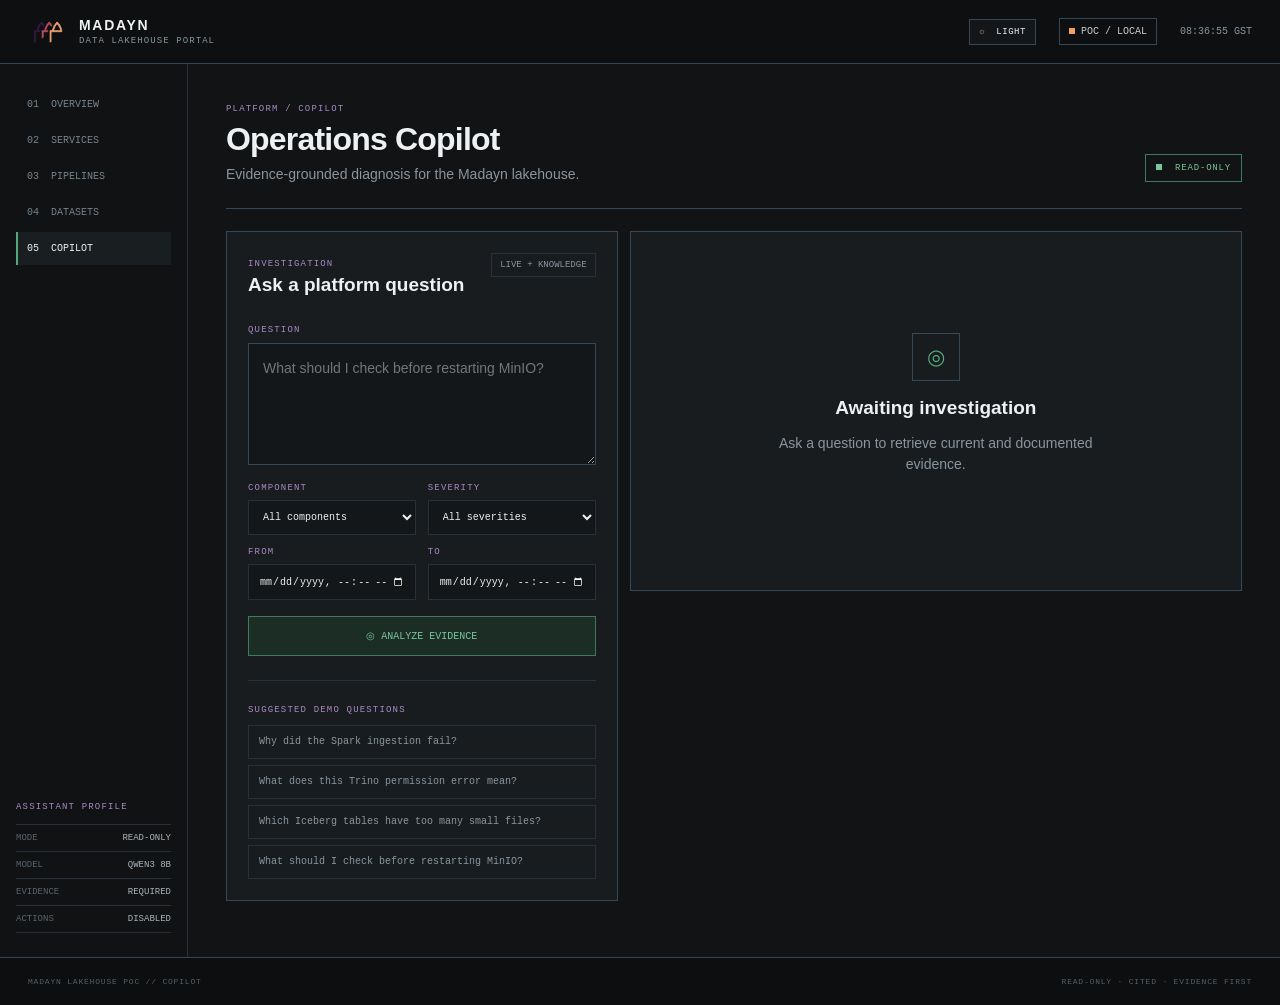
==== platform/portal/src/copilot.html @ eb721fa5 "page for copilot" ====
<!doctype html>
<html lang="en">
<head>
  <meta charset="utf-8">
  <meta name="viewport" content="width=device-width,initial-scale=1">
  <title>Madayn Lakehouse // Copilot</title>
  <link rel="stylesheet" href="styles.css">
</head>
<body>
  <header>
    <a class="brand" href="index.html"><img src="madayn-logo.png" alt="Madayn logo"><span>MADAYN<small>DATA LAKEHOUSE PORTAL</small></span></a>
    <div class="head-meta"><button id="theme-toggle" class="theme-toggle" type="button" aria-label="Switch to light mode" aria-pressed="false"><span>☼</span> LIGHT</button><span class="env"><i></i> POC / LOCAL</span><time id="clock">--:--:-- GST</time></div>
  </header>
  <div class="shell">
    <aside>
      <nav><a href="index.html#overview">01&nbsp; OVERVIEW</a><a href="index.html#services">02&nbsp; SERVICES</a><a href="index.html#pipelines">03&nbsp; PIPELINES</a><a href="index.html#datasets">04&nbsp; DATASETS</a><a class="selected" href="copilot.html">05&nbsp; COPILOT</a></nav>
      <section><label>ASSISTANT PROFILE</label><dl><div><dt>MODE</dt><dd>READ-ONLY</dd></div><div><dt>MODEL</dt><dd>QWEN3 8B</dd></div><div><dt>EVIDENCE</dt><dd>REQUIRED</dd></div><div><dt>ACTIONS</dt><dd>DISABLED</dd></div></dl></section>
    </aside>
    <main class="copilot-main">
      <section class="page-head"><div><label>PLATFORM / COPILOT</label><h1>Operations Copilot</h1><p>Evidence-grounded diagnosis for the Madayn lakehouse.</p></div><span class="readonly-badge"><i></i> READ-ONLY</span></section>

      <section class="copilot-layout">
        <div class="copilot-query panel">
          <div class="panel-title"><div><label>INVESTIGATION</label><h2>Ask a platform question</h2></div><code>LIVE + KNOWLEDGE</code></div>
          <form id="copilot-form">
            <label for="question">QUESTION</label>
            <textarea id="question" name="question" maxlength="1000" required placeholder="What should I check before restarting MinIO?"></textarea>

            <div class="filter-grid">
              <div><label for="component">COMPONENT</label><select id="component"><option value="">All components</option><option value="airflow">Airflow</option><option value="spark">Spark</option><option value="trino">Trino</option><option value="iceberg">Iceberg</option><option value="minio">MinIO</option></select></div>
              <div><label for="severity">SEVERITY</label><select id="severity"><option value="">All severities</option><option value="info">Info</option><option value="warning">Warning</option><option value="error">Error</option><option value="critical">Critical</option></select></div>
              <div><label for="from-time">FROM</label><input id="from-time" type="datetime-local"></div>
              <div><label for="to-time">TO</label><input id="to-time" type="datetime-local"></div>
            </div>

            <button class="ask-button" type="submit"><span>◎</span> ANALYZE EVIDENCE</button>
          </form>

          <div class="suggestions"><label>SUGGESTED DEMO QUESTIONS</label><div id="suggested-questions"><button type="button" data-component="spark">Why did the Spark ingestion fail?</button><button type="button" data-component="trino">What does this Trino permission error mean?</button><button type="button" data-component="iceberg">Which Iceberg tables have too many small files?</button><button type="button" data-component="minio">What should I check before restarting MinIO?</button></div></div>
        </div>

        <div id="result-column" class="result-column" aria-live="polite">
          <section class="answer-panel panel empty-state" id="answer-panel"><div><span class="empty-icon">◎</span><h2>Awaiting investigation</h2><p>Ask a question to retrieve current and documented evidence.</p></div></section>
          <section class="evidence-panel panel" id="evidence-panel" hidden><div class="panel-title"><div><label>AUDIT TRAIL</label><h2>Supporting Evidence</h2></div><code id="evidence-count">00 SOURCES</code></div><div id="evidence-list"></div></section>
        </div>
      </section>
    </main>
  </div>
  <div class="site-footer"><span>MADAYN LAKEHOUSE POC // COPILOT</span><span>READ-ONLY · CITED · EVIDENCE FIRST</span></div>
  <script src="copilot.js"></script>
</body>
</html>
---- platform/portal/src/styles.css ----
:root{--bg:#121315;--panel:#191c1f;--panel2:#141719;--line:#344957;--soft:#283139;--text:#edf1f3;--muted:#8a969d;--green:#32d583;--amber:#f4b740;--blue:#6f9fbe;--red:#ef6a6a;--sans:"Helvetica Neue",Helvetica,Arial,sans-serif;--mono:"SFMono-Regular",Consolas,"Liberation Mono",Menlo,monospace}*{box-sizing:border-box}html{scroll-behavior:smooth}body{margin:0;background:var(--bg);color:var(--text);font:14px var(--sans)}header{height:64px;padding:0 28px;display:flex;align-items:center;justify-content:space-between;background:#0d0f10;border-bottom:1px solid var(--line)}.brand{display:flex;align-items:center;gap:11px;color:var(--text);text-decoration:none;letter-spacing:.12em}.brand>b{width:34px;height:34px;display:grid;place-items:center;background:var(--green);color:#07140d;font:900 18px var(--mono)}.brand span{font-weight:700}.brand small{display:block;margin-top:3px;color:var(--muted);font:9px var(--mono);letter-spacing:.12em}.head-meta{display:flex;align-items:center;gap:23px;color:var(--muted);font:10px var(--mono)}.env{padding:7px 9px;border:1px solid var(--line);color:#c6cdd1}.env i{display:inline-block;width:6px;height:6px;background:var(--amber)}.shell{max-width:1600px;min-height:calc(100vh - 112px);margin:auto;display:grid;grid-template-columns:188px 1fr}aside{padding:24px 16px;display:flex;flex-direction:column;justify-content:space-between;background:#101214;border-right:1px solid var(--soft)}aside nav{display:grid;gap:3px}aside nav a{padding:11px 9px;color:#77858d;border-left:2px solid transparent;text-decoration:none;font:10px var(--mono)}aside nav a:hover,aside nav .selected{background:#191e21;border-left-color:var(--green);color:var(--text)}aside label,label{color:var(--blue);font:9px var(--mono);letter-spacing:.13em}aside dl{margin:12px 0 0;border-top:1px solid var(--soft)}aside dl div{padding:8px 0;display:flex;justify-content:space-between;border-bottom:1px solid var(--soft);font:9px var(--mono)}aside dt{color:#58656d}aside dd{margin:0;color:#abb5ba}main{min-width:0;padding:34px 38px 56px}.page-head{padding-bottom:26px;display:flex;align-items:end;justify-content:space-between;border-bottom:1px solid var(--line)}h1{margin:7px 0 0;font-size:32px;letter-spacing:-.025em}.page-head p{margin:8px 0 0;color:var(--muted)}button{padding:10px 14px;background:#1b2422;border:1px solid #39705d;color:var(--green);font:10px var(--mono);cursor:pointer}.metrics{display:grid;grid-template-columns:repeat(4,1fr);border:1px solid var(--line);border-top:0}.metrics>div{padding:16px 19px;border-right:1px solid var(--line)}.metrics>div:last-child{border:0}.metrics label,.metrics small{display:block}.metrics strong{display:inline-block;margin:8px 8px 0 0;font:600 21px var(--mono)}.metrics small{display:inline;color:var(--muted);font:9px var(--mono)}.section-head{margin:37px 0 13px;display:flex;align-items:end;justify-content:space-between}.section-head h2,.panel h2{margin:5px 0 0;font-size:19px}.section-head>span{color:var(--muted);font:9px var(--mono)}.section-head>span i{display:inline-block;width:6px;height:6px;margin-right:6px;background:var(--green)}.services{display:grid;grid-template-columns:repeat(2,minmax(0,1fr));gap:10px}.services>article{min-height:239px;display:grid;grid-template-columns:31px 1fr;background:var(--panel);border:1px solid var(--line)}.services>article:hover{border-color:#587286;background:#1b1f22}.rail{padding:11px 0;display:flex;flex-direction:column;align-items:center;background:var(--panel2);border-right:1px solid var(--soft);color:#596770;font:9px var(--mono)}.rail i{width:5px;height:5px;margin-top:9px;border:1px solid #52616a}.rail i:first-of-type{margin-top:auto;background:#40515c}.body{min-width:0;padding:18px 19px 14px}.title{display:flex;justify-content:space-between;align-items:start;gap:10px}.title h3{margin:5px 0 0;font-size:20px}.status{flex:none;padding:6px 8px;border:1px solid var(--line);color:var(--muted);font:9px var(--mono);text-transform:uppercase}.status i{display:inline-block;width:6px;height:6px;margin-right:5px;background:currentColor}.status.active{color:var(--green);border-color:#285b45;background:#173328}.status.checking,.status.secured{color:var(--amber);border-color:#645027;background:#332817}.status.offline{color:var(--red);border-color:#633838;background:#342020}.body>p{min-height:38px;margin:14px 0;color:#99a4aa;font-size:12px;line-height:1.55}.endpoint{padding:9px 0;display:flex;gap:13px;border-block:1px solid var(--soft);overflow:hidden}.endpoint label{flex:none;color:#5f6c74}.endpoint code{overflow:hidden;color:#bec7cc;font:10px var(--mono);text-overflow:ellipsis;white-space:nowrap}.body footer{padding-top:14px;display:flex;align-items:center;justify-content:space-between}.body footer>span,.body footer em{color:#65727a;font:9px var(--mono);font-style:normal}.body footer a,.outline{padding:8px 10px;background:var(--green);color:#07150e;text-decoration:none;font:700 10px var(--mono);text-transform:uppercase;cursor:pointer}.body footer a:hover{background:#5ae49f}.lower{margin-top:32px;display:grid;grid-template-columns:1fr 1fr;gap:10px}.panel{padding:21px;background:var(--panel);border:1px solid var(--line)}.panel-title{display:flex;align-items:start;justify-content:space-between}.panel-title>code{padding:6px 8px;border:1px solid var(--soft);color:var(--muted);font:9px var(--mono)}.pipeline{margin-top:21px;padding:12px;display:flex;align-items:center;gap:11px;background:var(--panel2);border-left:2px solid var(--green)}.pipeline>i{width:7px;height:7px;background:var(--green)}.pipeline b,.pipeline small{display:block}.pipeline b{font:10px var(--mono)}.pipeline small{margin-top:4px;color:var(--muted);font-size:10px}.panel ol{padding:18px 0;margin:0;display:grid;grid-template-columns:repeat(3,1fr);list-style:none}.panel li{color:#c0c8cc;font:9px var(--mono)}.panel li>b{margin-right:7px;color:var(--green)}.panel li small{display:block;margin:5px 0 0 25px;color:var(--muted);font-family:var(--sans)}.outline{display:inline-block;background:transparent;border:1px solid #39705d;color:var(--green)}.row{padding:12px 2px;display:grid;grid-template-columns:minmax(0,1fr) 85px 50px;gap:9px;border-bottom:1px solid var(--soft);font:9px var(--mono)}.row.headings{margin-top:12px;color:#5c6870;font-size:8px}.row code{overflow:hidden;color:#c3cbd0;font:10px var(--mono);text-overflow:ellipsis}.row b{color:var(--green);font-weight:500}.site-footer{height:48px;padding:0 28px;display:flex;align-items:center;justify-content:space-between;background:#0c0e0f;border-top:1px solid var(--line);color:#536169;font:8px var(--mono);letter-spacing:.1em}@media(max-width:1000px){.shell{grid-template-columns:1fr}aside{display:none}.services,.lower{grid-template-columns:1fr}main{padding:28px 24px 50px}}@media(max-width:620px){header{padding:0 15px}.head-meta time{display:none}main{padding:24px 13px 40px}.page-head{display:block}.page-head button{margin-top:20px}.metrics{grid-template-columns:repeat(2,1fr)}.metrics>div:nth-child(2){border-right:0}.services>article{grid-template-columns:23px 1fr}.body{padding:15px 12px}.title{display:block}.status{display:inline-block;margin-top:9px}.lower{margin-top:20px}.panel ol{grid-template-columns:1fr;gap:14px}.site-footer{height:auto;padding:17px;display:grid;gap:7px}}
.theme-toggle{padding:7px 9px;background:var(--panel2);border:1px solid var(--line);color:var(--text);font:9px var(--mono);letter-spacing:.06em}.theme-toggle:hover{background:var(--soft)}.theme-toggle span{margin-right:5px;color:var(--amber)}
:root[data-theme="light"]{--bg:#e9edf0;--panel:#fff;--panel2:#f3f5f6;--line:#8ba0ad;--soft:#cbd4d9;--text:#172027;--muted:#566670;--green:#087a4d;--amber:#9a6200;--blue:#326b91;--red:#b4232d;color-scheme:light}:root[data-theme="dark"]{color-scheme:dark}
:root[data-theme="light"] header{background:#f8fafb}:root[data-theme="light"] aside{background:#e1e6e9}:root[data-theme="light"] .site-footer{background:#d9e0e4;color:#52636d}:root[data-theme="light"] aside nav a:hover,:root[data-theme="light"] aside nav .selected{background:#d3dce1}:root[data-theme="light"] .status.active{background:#d8eee3;border-color:#087a4d}:root[data-theme="light"] .status.checking,:root[data-theme="light"] .status.secured{background:#f7e9ca;border-color:#9a6200}:root[data-theme="light"] .status.offline{background:#f5dddd;border-color:#b4232d}:root[data-theme="light"] .body footer a{color:#fff}:root[data-theme="light"] .brand>b{color:#fff}:root[data-theme="light"] .env{color:var(--text)}
:root[data-theme="light"] .services>article:hover{background:#f4f7f8;border-color:#52758c}
:root[data-theme="light"] .services>article:hover .rail{background:#e8edef}
:root[data-theme="light"] .rail{background:#f3f5f6;color:#536773}
:root[data-theme="light"] .rail i{border-color:#6d818d}
:root[data-theme="light"] .rail i:first-of-type{background:#587180}
:root[data-theme="light"] .body>p{color:#5e6d76}
:root[data-theme="light"] .endpoint code{color:#384b56}
:root[data-theme="light"] .body footer>span,:root[data-theme="light"] .body footer em{color:#536773}
:root[data-theme="light"] button:not(.theme-toggle){background:#e1eee8;color:#086c46;border-color:#087a4d}
:root[data-theme="light"] button:not(.theme-toggle):hover{background:#cde4d8}
:root[data-theme="light"] .theme-toggle{background:#fff}
:root[data-theme="light"] .theme-toggle:hover{background:#e4eaed}
:root[data-theme="light"] aside nav a{color:#566a75}
:root[data-theme="light"] .pipeline{background:#f3f5f6}
:root[data-theme="light"] .pipeline b,:root[data-theme="light"] .row code{color:#243640}
:root[data-theme="light"] .outline{background:transparent;color:#087a4d}

/* Madayn brand system: aubergine, rose, and apricot from the official mark. */
:root{--green:#55a77d;--amber:#efa165;--blue:#a98ac5}
:root[data-theme="light"]{--green:#287a55;--amber:#b85f2f;--blue:#5a3778}
.brand img{width:40px;height:40px;display:block;object-fit:contain}
.brand>b{display:none}
.env i{background:var(--amber)}
.theme-toggle span{color:var(--amber)}
aside nav a:hover,aside nav .selected{border-left-color:var(--green)}
.section-head>span i,.pipeline>i{background:var(--green)}
.pipeline{border-left-color:var(--green)}
.body footer a{background:var(--green);color:#fff}
.body footer a:hover{background:#68b68d}
.outline{border-color:var(--green);color:var(--green)}
.status.active{color:#77c69c;background:#1b3027;border-color:#3f795e}
.status.checking,.status.secured{color:#f3ae7d;background:#38261e;border-color:#925b38}
button:not(.theme-toggle){background:#1c2d26;color:#77c69c;border-color:#3f795e}
button:not(.theme-toggle):hover{background:#253c32}
:root[data-theme="light"] .status.active{color:#246b4b;background:#dcece4;border-color:#3d8462}
:root[data-theme="light"] .status.checking,:root[data-theme="light"] .status.secured{color:#93491f;background:#fae3d3;border-color:#c66c38}
:root[data-theme="light"] button:not(.theme-toggle){background:#deebe4;color:#246b4b;border-color:#3d8462}
:root[data-theme="light"] button:not(.theme-toggle):hover{background:#cce1d5}
:root[data-theme="light"] .outline{background:transparent;color:#246b4b;border-color:#3d8462}

/* Operations Copilot */
.readonly-badge{padding:8px 10px;border:1px solid #3f795e;color:#77c69c;font:9px var(--mono);letter-spacing:.09em}.readonly-badge i{display:inline-block;width:6px;height:6px;margin-right:7px;background:currentColor}.copilot-layout{margin-top:22px;display:grid;grid-template-columns:minmax(330px,.78fr) minmax(420px,1.22fr);gap:12px;align-items:start}.copilot-query{position:sticky;top:18px}.copilot-query form{margin-top:23px}.copilot-query textarea{width:100%;min-height:122px;margin:8px 0 15px;padding:14px;resize:vertical;background:var(--panel2);border:1px solid var(--line);color:var(--text);font:14px/1.55 var(--sans);outline:none}.copilot-query textarea:focus,.copilot-query select:focus,.copilot-query input:focus{border-color:var(--green);box-shadow:0 0 0 1px var(--green)}.filter-grid{display:grid;grid-template-columns:1fr 1fr;gap:12px}.filter-grid>div{display:grid;gap:7px}.filter-grid select,.filter-grid input{width:100%;min-width:0;padding:10px;background:var(--panel2);border:1px solid var(--soft);color:var(--text);font:10px var(--mono);color-scheme:dark}.ask-button{width:100%;margin-top:16px;padding:13px}.ask-button:disabled{opacity:.55;cursor:wait}.suggestions{margin-top:24px;padding-top:18px;border-top:1px solid var(--soft)}#suggested-questions{margin-top:10px;display:grid;gap:6px}#suggested-questions button{padding:9px 10px;text-align:left;background:transparent;border-color:var(--soft);color:var(--muted);font:10px/1.4 var(--mono)}#suggested-questions button:hover{border-color:var(--green);color:var(--text)}.result-column{display:grid;gap:12px}.answer-panel{min-height:360px}.empty-state,.loading-state{display:grid;place-items:center;text-align:center}.empty-state>div,.loading-state>div{max-width:350px}.empty-icon{display:inline-grid;width:48px;height:48px;place-items:center;border:1px solid var(--line);color:var(--green);font-size:21px}.empty-state h2,.loading-state h2{margin:16px 0 7px}.empty-state p,.loading-state p,.error-help{color:var(--muted);line-height:1.5}.loader{display:inline-block;width:34px;height:34px;border:2px solid var(--soft);border-top-color:var(--green);border-radius:50%;animation:spin .8s linear infinite}@keyframes spin{to{transform:rotate(360deg)}}.answer-meta{margin-bottom:25px;display:flex;justify-content:space-between;gap:10px}.classification,.confidence{padding:6px 8px;border:1px solid var(--line);font:9px var(--mono);text-transform:uppercase}.classification{color:var(--blue)}.confidence i{display:inline-block;width:6px;height:6px;margin-right:6px;background:currentColor}.confidence.high{color:var(--green)}.confidence.medium{color:var(--amber)}.confidence.low{color:var(--red)}.answer-copy{margin-top:9px;color:var(--text);font-size:17px;line-height:1.6;white-space:pre-line}.answer-section{margin-top:24px;padding-top:18px;border-top:1px solid var(--soft)}.answer-section ul,.answer-section ol{margin:10px 0 0;padding-left:20px;color:#b7c0c5;line-height:1.6}.checks{padding:0!important;list-style:none}.checks li{padding:9px 0;display:flex;align-items:start;justify-content:space-between;gap:14px;border-bottom:1px solid var(--soft)}.copy-check{flex:none;padding:5px 7px;font-size:8px}.evidence-warning{margin-bottom:22px;padding:12px;border:1px solid #633838;background:#342020;color:var(--red)}.evidence-warning b,.evidence-warning span{display:block}.evidence-warning b{font:10px var(--mono)}.evidence-warning span{margin-top:6px;color:#d9a3a3;font-size:11px}.citation{border-bottom:1px solid var(--soft)}.citation:first-of-type{margin-top:14px;border-top:1px solid var(--soft)}.citation summary{padding:14px 2px;display:flex;align-items:center;justify-content:space-between;gap:15px;cursor:pointer;list-style:none}.citation summary::-webkit-details-marker{display:none}.citation summary>span{display:flex;align-items:center;gap:12px}.citation summary b{color:var(--green);font:10px var(--mono)}.citation summary strong,.citation summary small{display:block}.citation summary strong{font-size:12px}.citation summary small{margin-top:5px;color:var(--muted);font:9px var(--mono);text-transform:uppercase}.citation summary em{color:var(--muted);font:8px var(--mono);font-style:normal}.citation[open] summary em{color:var(--green)}.citation-body{padding:4px 14px 18px 32px}.citation-body blockquote{max-height:230px;margin:8px 0 16px;padding:12px;overflow:auto;background:var(--panel2);border-left:2px solid var(--blue);color:#aeb9bf;font:10px/1.65 var(--mono);white-space:pre-wrap}.citation-body code{display:block;margin-top:7px;padding:9px;background:var(--panel2);color:var(--blue);font:9px var(--mono);overflow-wrap:anywhere}:root[data-theme="light"] .filter-grid select,:root[data-theme="light"] .filter-grid input{color-scheme:light}:root[data-theme="light"] .answer-section ul,:root[data-theme="light"] .answer-section ol{color:#40515b}:root[data-theme="light"] .evidence-warning{background:#f5dddd;color:#a91d28}:root[data-theme="light"] .evidence-warning span{color:#7e3036}:root[data-theme="light"] .citation-body blockquote{color:#40515b}
@media(max-width:1100px){.copilot-layout{grid-template-columns:1fr}.copilot-query{position:static}}@media(max-width:620px){.filter-grid{grid-template-columns:1fr}.answer-meta{align-items:flex-start;flex-direction:column}.readonly-badge{display:none}.citation summary em{display:none}.citation-body{padding-left:12px}}
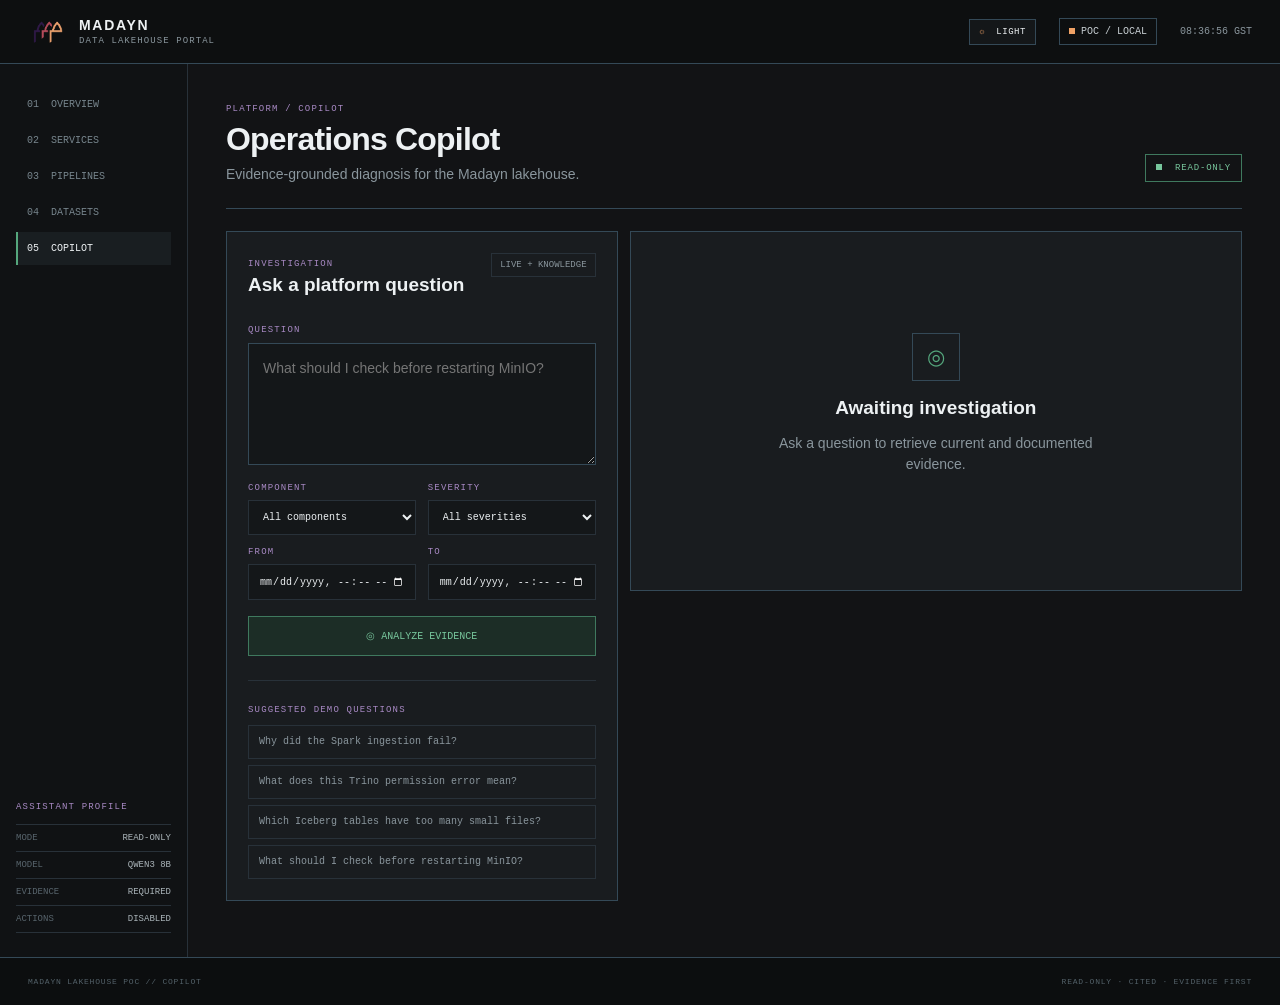
==== commit 2c613ae8: "evaluation ser with 25 qs, eval runner which calculates Recall@5, mean reciprocal rank, classificati" ====
--- a/platform/portal/src/copilot.html
+++ b/platform/portal/src/copilot.html
@@ -27,7 +27,7 @@
             <textarea id="question" name="question" maxlength="1000" required placeholder="What should I check before restarting MinIO?"></textarea>
 
             <div class="filter-grid">
-              <div><label for="component">COMPONENT</label><select id="component"><option value="">All components</option><option value="airflow">Airflow</option><option value="spark">Spark</option><option value="trino">Trino</option><option value="iceberg">Iceberg</option><option value="minio">MinIO</option></select></div>
+              <div><label for="component">COMPONENT</label><select id="component"><option value="">All components</option><option value="airflow">Airflow</option><option value="spark">Spark</option><option value="trino">Trino</option><option value="iceberg">Iceberg</option><option value="minio">MinIO</option><option value="nifi">NiFi</option></select></div>
               <div><label for="severity">SEVERITY</label><select id="severity"><option value="">All severities</option><option value="info">Info</option><option value="warning">Warning</option><option value="error">Error</option><option value="critical">Critical</option></select></div>
               <div><label for="from-time">FROM</label><input id="from-time" type="datetime-local"></div>
               <div><label for="to-time">TO</label><input id="to-time" type="datetime-local"></div>
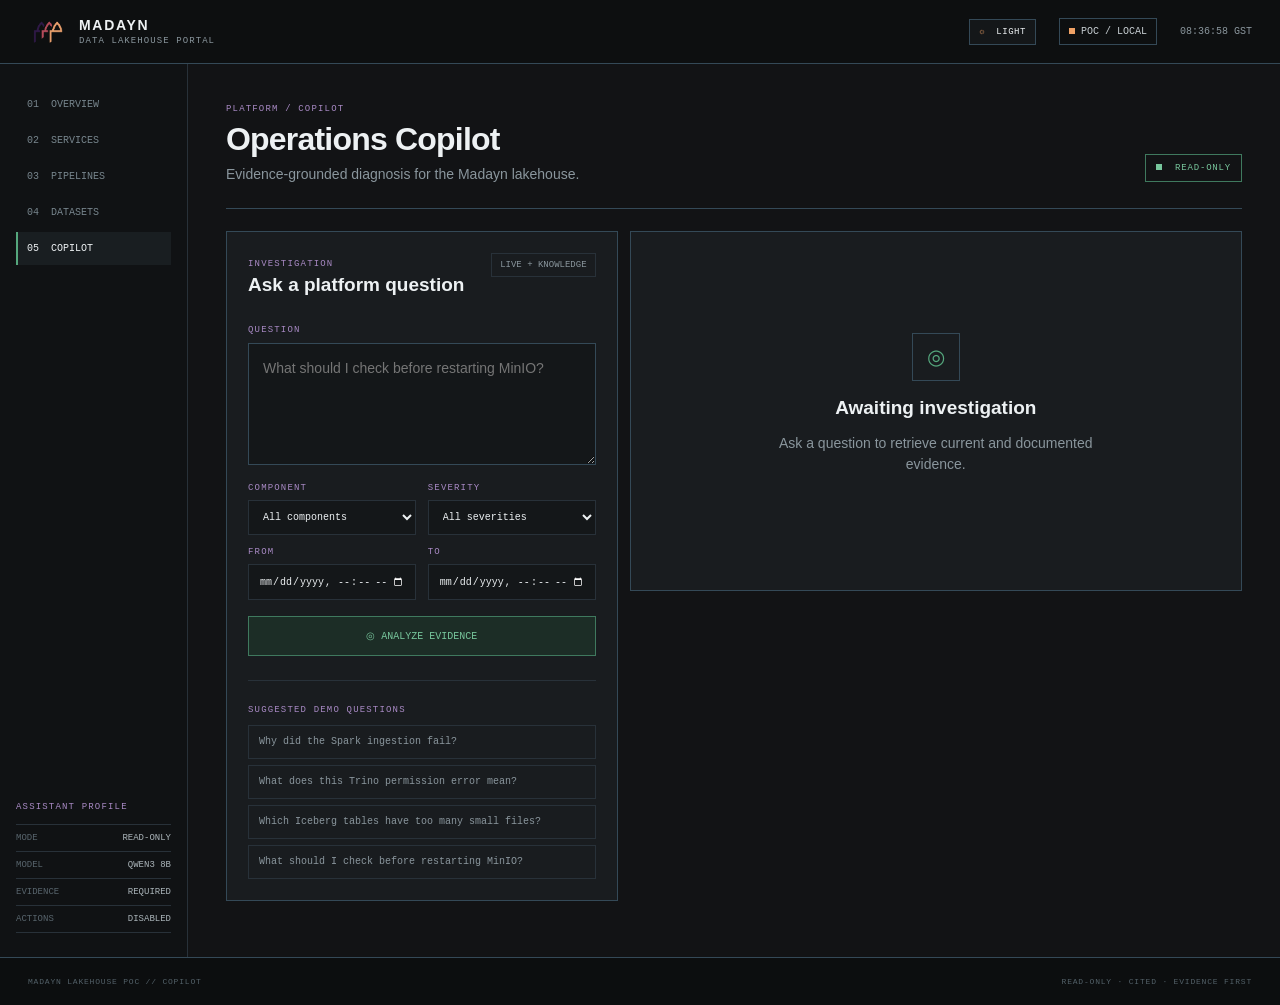
==== commit e52ccc43: "portal code" ====
--- a/platform/portal/src/copilot.html
+++ b/platform/portal/src/copilot.html
@@ -1,52 +1,173 @@
 <!doctype html>
 <html lang="en">
-<head>
-  <meta charset="utf-8">
-  <meta name="viewport" content="width=device-width,initial-scale=1">
-  <title>Madayn Lakehouse // Copilot</title>
-  <link rel="stylesheet" href="styles.css">
-</head>
-<body>
-  <header>
-    <a class="brand" href="index.html"><img src="madayn-logo.png" alt="Madayn logo"><span>MADAYN<small>DATA LAKEHOUSE PORTAL</small></span></a>
-    <div class="head-meta"><button id="theme-toggle" class="theme-toggle" type="button" aria-label="Switch to light mode" aria-pressed="false"><span>☼</span> LIGHT</button><span class="env"><i></i> POC / LOCAL</span><time id="clock">--:--:-- GST</time></div>
-  </header>
-  <div class="shell">
-    <aside>
-      <nav><a href="index.html#overview">01&nbsp; OVERVIEW</a><a href="index.html#services">02&nbsp; SERVICES</a><a href="index.html#pipelines">03&nbsp; PIPELINES</a><a href="index.html#datasets">04&nbsp; DATASETS</a><a class="selected" href="copilot.html">05&nbsp; COPILOT</a></nav>
-      <section><label>ASSISTANT PROFILE</label><dl><div><dt>MODE</dt><dd>READ-ONLY</dd></div><div><dt>MODEL</dt><dd>QWEN3 8B</dd></div><div><dt>EVIDENCE</dt><dd>REQUIRED</dd></div><div><dt>ACTIONS</dt><dd>DISABLED</dd></div></dl></section>
-    </aside>
-    <main class="copilot-main">
-      <section class="page-head"><div><label>PLATFORM / COPILOT</label><h1>Operations Copilot</h1><p>Evidence-grounded diagnosis for the Madayn lakehouse.</p></div><span class="readonly-badge"><i></i> READ-ONLY</span></section>
+  <head>
+    <meta charset="utf-8" />
+    <meta name="viewport" content="width=device-width,initial-scale=1" />
+    <title>Madayn Lakehouse // Copilot</title>
+    <link rel="stylesheet" href="styles.css" />
+  </head>
+  <body>
+    <header>
+      <a class="brand" href="index.html"
+        ><img src="madayn-logo.png" alt="Madayn logo" /><span
+          >MADAYN<small>DATA LAKEHOUSE PORTAL</small></span
+        ></a
+      >
+      <div class="head-meta">
+        <button
+          id="theme-toggle"
+          class="theme-toggle"
+          type="button"
+          aria-label="Switch to light mode"
+          aria-pressed="false"
+        >
+          <span>☼</span> LIGHT</button
+        ><span class="env"><i></i> POC / LOCAL</span
+        ><time id="clock">--:--:-- GST</time>
+      </div>
+    </header>
+    <div class="shell">
+      <aside>
+        <nav>
+          <a href="index.html#overview">01&nbsp; OVERVIEW</a
+          ><a href="index.html#services">02&nbsp; SERVICES</a
+          ><a href="index.html#pipelines">03&nbsp; PIPELINES</a
+          ><a href="index.html#datasets">04&nbsp; DATASETS</a
+          ><a class="selected" href="copilot.html">05&nbsp; COPILOT</a>
+        </nav>
+        <section>
+          <label>ASSISTANT PROFILE</label>
+          <dl>
+            <div>
+              <dt>MODE</dt>
+              <dd>READ-ONLY</dd>
+            </div>
+            <div>
+              <dt>MODEL</dt>
+              <dd>QWEN3 8B</dd>
+            </div>
+            <div>
+              <dt>EVIDENCE</dt>
+              <dd>REQUIRED</dd>
+            </div>
+            <div>
+              <dt>ACTIONS</dt>
+              <dd>DISABLED</dd>
+            </div>
+          </dl>
+        </section>
+      </aside>
+      <main class="copilot-main">
+        <section class="page-head">
+          <div>
+            <label>PLATFORM / COPILOT</label>
+            <h1>Operations Copilot</h1>
+            <p>Evidence-grounded diagnosis for the Madayn lakehouse.</p>
+          </div>
+          <span class="readonly-badge"><i></i> READ-ONLY</span>
+        </section>
 
-      <section class="copilot-layout">
-        <div class="copilot-query panel">
-          <div class="panel-title"><div><label>INVESTIGATION</label><h2>Ask a platform question</h2></div><code>LIVE + KNOWLEDGE</code></div>
-          <form id="copilot-form">
-            <label for="question">QUESTION</label>
-            <textarea id="question" name="question" maxlength="1000" required placeholder="What should I check before restarting MinIO?"></textarea>
+        <section class="copilot-layout">
+          <div class="copilot-query panel">
+            <div class="panel-title">
+              <div>
+                <label>INVESTIGATION</label>
+                <h2>Ask a platform question</h2>
+              </div>
+              <code>LIVE + KNOWLEDGE</code>
+            </div>
+            <form id="copilot-form">
+              <label for="question">QUESTION</label>
+              <textarea
+                id="question"
+                name="question"
+                maxlength="1000"
+                required
+                placeholder="What should I check before restarting MinIO?"
+              ></textarea>
 
-            <div class="filter-grid">
-              <div><label for="component">COMPONENT</label><select id="component"><option value="">All components</option><option value="airflow">Airflow</option><option value="spark">Spark</option><option value="trino">Trino</option><option value="iceberg">Iceberg</option><option value="minio">MinIO</option><option value="nifi">NiFi</option></select></div>
-              <div><label for="severity">SEVERITY</label><select id="severity"><option value="">All severities</option><option value="info">Info</option><option value="warning">Warning</option><option value="error">Error</option><option value="critical">Critical</option></select></div>
-              <div><label for="from-time">FROM</label><input id="from-time" type="datetime-local"></div>
-              <div><label for="to-time">TO</label><input id="to-time" type="datetime-local"></div>
+              <div class="filter-grid">
+                <div>
+                  <label for="component">COMPONENT</label
+                  ><select id="component">
+                    <option value="">All components</option>
+                    <option value="airflow">Airflow</option>
+                    <option value="spark">Spark</option>
+                    <option value="trino">Trino</option>
+                    <option value="iceberg">Iceberg</option>
+                    <option value="minio">MinIO</option>
+                    <option value="nifi">NiFi</option>
+                  </select>
+                </div>
+                <div>
+                  <label for="severity">SEVERITY</label
+                  ><select id="severity">
+                    <option value="">All severities</option>
+                    <option value="info">Info</option>
+                    <option value="warning">Warning</option>
+                    <option value="error">Error</option>
+                    <option value="critical">Critical</option>
+                  </select>
+                </div>
+                <div>
+                  <label for="from-time">FROM</label
+                  ><input id="from-time" type="datetime-local" />
+                </div>
+                <div>
+                  <label for="to-time">TO</label
+                  ><input id="to-time" type="datetime-local" />
+                </div>
+              </div>
+
+              <button class="ask-button" type="submit">
+                <span>◎</span> ANALYZE EVIDENCE
+              </button>
+            </form>
+
+            <div class="suggestions">
+              <label>SUGGESTED DEMO QUESTIONS</label>
+              <div id="suggested-questions">
+                <button type="button" data-component="spark">
+                  Why did the Spark ingestion fail?</button
+                ><button type="button" data-component="trino">
+                  What does this Trino permission error mean?</button
+                ><button type="button" data-component="iceberg">
+                  Which Iceberg tables have too many small files?</button
+                ><button type="button" data-component="minio">
+                  What should I check before restarting MinIO?
+                </button>
+              </div>
             </div>
+          </div>
 
-            <button class="ask-button" type="submit"><span>◎</span> ANALYZE EVIDENCE</button>
-          </form>
-
-          <div class="suggestions"><label>SUGGESTED DEMO QUESTIONS</label><div id="suggested-questions"><button type="button" data-component="spark">Why did the Spark ingestion fail?</button><button type="button" data-component="trino">What does this Trino permission error mean?</button><button type="button" data-component="iceberg">Which Iceberg tables have too many small files?</button><button type="button" data-component="minio">What should I check before restarting MinIO?</button></div></div>
-        </div>
-
-        <div id="result-column" class="result-column" aria-live="polite">
-          <section class="answer-panel panel empty-state" id="answer-panel"><div><span class="empty-icon">◎</span><h2>Awaiting investigation</h2><p>Ask a question to retrieve current and documented evidence.</p></div></section>
-          <section class="evidence-panel panel" id="evidence-panel" hidden><div class="panel-title"><div><label>AUDIT TRAIL</label><h2>Supporting Evidence</h2></div><code id="evidence-count">00 SOURCES</code></div><div id="evidence-list"></div></section>
-        </div>
-      </section>
-    </main>
-  </div>
-  <div class="site-footer"><span>MADAYN LAKEHOUSE POC // COPILOT</span><span>READ-ONLY · CITED · EVIDENCE FIRST</span></div>
-  <script src="copilot.js"></script>
-</body>
+          <div id="result-column" class="result-column" aria-live="polite">
+            <section class="answer-panel panel empty-state" id="answer-panel">
+              <div>
+                <span class="empty-icon">◎</span>
+                <h2>Awaiting investigation</h2>
+                <p>
+                  Ask a question to retrieve current and documented evidence.
+                </p>
+              </div>
+            </section>
+            <section class="evidence-panel panel" id="evidence-panel" hidden>
+              <div class="panel-title">
+                <div>
+                  <label>AUDIT TRAIL</label>
+                  <h2>Supporting Evidence</h2>
+                </div>
+                <code id="evidence-count">00 SOURCES</code>
+              </div>
+              <div id="evidence-list"></div>
+            </section>
+          </div>
+        </section>
+      </main>
+    </div>
+    <div class="site-footer">
+      <span>MADAYN LAKEHOUSE POC // COPILOT</span
+      ><span>READ-ONLY · CITED · EVIDENCE FIRST</span>
+    </div>
+    <script src="copilot.js"></script>
+  </body>
 </html>
--- a/platform/portal/src/styles.css
+++ b/platform/portal/src/styles.css
@@ -1,47 +1,1086 @@
-:root{--bg:#121315;--panel:#191c1f;--panel2:#141719;--line:#344957;--soft:#283139;--text:#edf1f3;--muted:#8a969d;--green:#32d583;--amber:#f4b740;--blue:#6f9fbe;--red:#ef6a6a;--sans:"Helvetica Neue",Helvetica,Arial,sans-serif;--mono:"SFMono-Regular",Consolas,"Liberation Mono",Menlo,monospace}*{box-sizing:border-box}html{scroll-behavior:smooth}body{margin:0;background:var(--bg);color:var(--text);font:14px var(--sans)}header{height:64px;padding:0 28px;display:flex;align-items:center;justify-content:space-between;background:#0d0f10;border-bottom:1px solid var(--line)}.brand{display:flex;align-items:center;gap:11px;color:var(--text);text-decoration:none;letter-spacing:.12em}.brand>b{width:34px;height:34px;display:grid;place-items:center;background:var(--green);color:#07140d;font:900 18px var(--mono)}.brand span{font-weight:700}.brand small{display:block;margin-top:3px;color:var(--muted);font:9px var(--mono);letter-spacing:.12em}.head-meta{display:flex;align-items:center;gap:23px;color:var(--muted);font:10px var(--mono)}.env{padding:7px 9px;border:1px solid var(--line);color:#c6cdd1}.env i{display:inline-block;width:6px;height:6px;background:var(--amber)}.shell{max-width:1600px;min-height:calc(100vh - 112px);margin:auto;display:grid;grid-template-columns:188px 1fr}aside{padding:24px 16px;display:flex;flex-direction:column;justify-content:space-between;background:#101214;border-right:1px solid var(--soft)}aside nav{display:grid;gap:3px}aside nav a{padding:11px 9px;color:#77858d;border-left:2px solid transparent;text-decoration:none;font:10px var(--mono)}aside nav a:hover,aside nav .selected{background:#191e21;border-left-color:var(--green);color:var(--text)}aside label,label{color:var(--blue);font:9px var(--mono);letter-spacing:.13em}aside dl{margin:12px 0 0;border-top:1px solid var(--soft)}aside dl div{padding:8px 0;display:flex;justify-content:space-between;border-bottom:1px solid var(--soft);font:9px var(--mono)}aside dt{color:#58656d}aside dd{margin:0;color:#abb5ba}main{min-width:0;padding:34px 38px 56px}.page-head{padding-bottom:26px;display:flex;align-items:end;justify-content:space-between;border-bottom:1px solid var(--line)}h1{margin:7px 0 0;font-size:32px;letter-spacing:-.025em}.page-head p{margin:8px 0 0;color:var(--muted)}button{padding:10px 14px;background:#1b2422;border:1px solid #39705d;color:var(--green);font:10px var(--mono);cursor:pointer}.metrics{display:grid;grid-template-columns:repeat(4,1fr);border:1px solid var(--line);border-top:0}.metrics>div{padding:16px 19px;border-right:1px solid var(--line)}.metrics>div:last-child{border:0}.metrics label,.metrics small{display:block}.metrics strong{display:inline-block;margin:8px 8px 0 0;font:600 21px var(--mono)}.metrics small{display:inline;color:var(--muted);font:9px var(--mono)}.section-head{margin:37px 0 13px;display:flex;align-items:end;justify-content:space-between}.section-head h2,.panel h2{margin:5px 0 0;font-size:19px}.section-head>span{color:var(--muted);font:9px var(--mono)}.section-head>span i{display:inline-block;width:6px;height:6px;margin-right:6px;background:var(--green)}.services{display:grid;grid-template-columns:repeat(2,minmax(0,1fr));gap:10px}.services>article{min-height:239px;display:grid;grid-template-columns:31px 1fr;background:var(--panel);border:1px solid var(--line)}.services>article:hover{border-color:#587286;background:#1b1f22}.rail{padding:11px 0;display:flex;flex-direction:column;align-items:center;background:var(--panel2);border-right:1px solid var(--soft);color:#596770;font:9px var(--mono)}.rail i{width:5px;height:5px;margin-top:9px;border:1px solid #52616a}.rail i:first-of-type{margin-top:auto;background:#40515c}.body{min-width:0;padding:18px 19px 14px}.title{display:flex;justify-content:space-between;align-items:start;gap:10px}.title h3{margin:5px 0 0;font-size:20px}.status{flex:none;padding:6px 8px;border:1px solid var(--line);color:var(--muted);font:9px var(--mono);text-transform:uppercase}.status i{display:inline-block;width:6px;height:6px;margin-right:5px;background:currentColor}.status.active{color:var(--green);border-color:#285b45;background:#173328}.status.checking,.status.secured{color:var(--amber);border-color:#645027;background:#332817}.status.offline{color:var(--red);border-color:#633838;background:#342020}.body>p{min-height:38px;margin:14px 0;color:#99a4aa;font-size:12px;line-height:1.55}.endpoint{padding:9px 0;display:flex;gap:13px;border-block:1px solid var(--soft);overflow:hidden}.endpoint label{flex:none;color:#5f6c74}.endpoint code{overflow:hidden;color:#bec7cc;font:10px var(--mono);text-overflow:ellipsis;white-space:nowrap}.body footer{padding-top:14px;display:flex;align-items:center;justify-content:space-between}.body footer>span,.body footer em{color:#65727a;font:9px var(--mono);font-style:normal}.body footer a,.outline{padding:8px 10px;background:var(--green);color:#07150e;text-decoration:none;font:700 10px var(--mono);text-transform:uppercase;cursor:pointer}.body footer a:hover{background:#5ae49f}.lower{margin-top:32px;display:grid;grid-template-columns:1fr 1fr;gap:10px}.panel{padding:21px;background:var(--panel);border:1px solid var(--line)}.panel-title{display:flex;align-items:start;justify-content:space-between}.panel-title>code{padding:6px 8px;border:1px solid var(--soft);color:var(--muted);font:9px var(--mono)}.pipeline{margin-top:21px;padding:12px;display:flex;align-items:center;gap:11px;background:var(--panel2);border-left:2px solid var(--green)}.pipeline>i{width:7px;height:7px;background:var(--green)}.pipeline b,.pipeline small{display:block}.pipeline b{font:10px var(--mono)}.pipeline small{margin-top:4px;color:var(--muted);font-size:10px}.panel ol{padding:18px 0;margin:0;display:grid;grid-template-columns:repeat(3,1fr);list-style:none}.panel li{color:#c0c8cc;font:9px var(--mono)}.panel li>b{margin-right:7px;color:var(--green)}.panel li small{display:block;margin:5px 0 0 25px;color:var(--muted);font-family:var(--sans)}.outline{display:inline-block;background:transparent;border:1px solid #39705d;color:var(--green)}.row{padding:12px 2px;display:grid;grid-template-columns:minmax(0,1fr) 85px 50px;gap:9px;border-bottom:1px solid var(--soft);font:9px var(--mono)}.row.headings{margin-top:12px;color:#5c6870;font-size:8px}.row code{overflow:hidden;color:#c3cbd0;font:10px var(--mono);text-overflow:ellipsis}.row b{color:var(--green);font-weight:500}.site-footer{height:48px;padding:0 28px;display:flex;align-items:center;justify-content:space-between;background:#0c0e0f;border-top:1px solid var(--line);color:#536169;font:8px var(--mono);letter-spacing:.1em}@media(max-width:1000px){.shell{grid-template-columns:1fr}aside{display:none}.services,.lower{grid-template-columns:1fr}main{padding:28px 24px 50px}}@media(max-width:620px){header{padding:0 15px}.head-meta time{display:none}main{padding:24px 13px 40px}.page-head{display:block}.page-head button{margin-top:20px}.metrics{grid-template-columns:repeat(2,1fr)}.metrics>div:nth-child(2){border-right:0}.services>article{grid-template-columns:23px 1fr}.body{padding:15px 12px}.title{display:block}.status{display:inline-block;margin-top:9px}.lower{margin-top:20px}.panel ol{grid-template-columns:1fr;gap:14px}.site-footer{height:auto;padding:17px;display:grid;gap:7px}}
-.theme-toggle{padding:7px 9px;background:var(--panel2);border:1px solid var(--line);color:var(--text);font:9px var(--mono);letter-spacing:.06em}.theme-toggle:hover{background:var(--soft)}.theme-toggle span{margin-right:5px;color:var(--amber)}
-:root[data-theme="light"]{--bg:#e9edf0;--panel:#fff;--panel2:#f3f5f6;--line:#8ba0ad;--soft:#cbd4d9;--text:#172027;--muted:#566670;--green:#087a4d;--amber:#9a6200;--blue:#326b91;--red:#b4232d;color-scheme:light}:root[data-theme="dark"]{color-scheme:dark}
-:root[data-theme="light"] header{background:#f8fafb}:root[data-theme="light"] aside{background:#e1e6e9}:root[data-theme="light"] .site-footer{background:#d9e0e4;color:#52636d}:root[data-theme="light"] aside nav a:hover,:root[data-theme="light"] aside nav .selected{background:#d3dce1}:root[data-theme="light"] .status.active{background:#d8eee3;border-color:#087a4d}:root[data-theme="light"] .status.checking,:root[data-theme="light"] .status.secured{background:#f7e9ca;border-color:#9a6200}:root[data-theme="light"] .status.offline{background:#f5dddd;border-color:#b4232d}:root[data-theme="light"] .body footer a{color:#fff}:root[data-theme="light"] .brand>b{color:#fff}:root[data-theme="light"] .env{color:var(--text)}
-:root[data-theme="light"] .services>article:hover{background:#f4f7f8;border-color:#52758c}
-:root[data-theme="light"] .services>article:hover .rail{background:#e8edef}
-:root[data-theme="light"] .rail{background:#f3f5f6;color:#536773}
-:root[data-theme="light"] .rail i{border-color:#6d818d}
-:root[data-theme="light"] .rail i:first-of-type{background:#587180}
-:root[data-theme="light"] .body>p{color:#5e6d76}
-:root[data-theme="light"] .endpoint code{color:#384b56}
-:root[data-theme="light"] .body footer>span,:root[data-theme="light"] .body footer em{color:#536773}
-:root[data-theme="light"] button:not(.theme-toggle){background:#e1eee8;color:#086c46;border-color:#087a4d}
-:root[data-theme="light"] button:not(.theme-toggle):hover{background:#cde4d8}
-:root[data-theme="light"] .theme-toggle{background:#fff}
-:root[data-theme="light"] .theme-toggle:hover{background:#e4eaed}
-:root[data-theme="light"] aside nav a{color:#566a75}
-:root[data-theme="light"] .pipeline{background:#f3f5f6}
-:root[data-theme="light"] .pipeline b,:root[data-theme="light"] .row code{color:#243640}
-:root[data-theme="light"] .outline{background:transparent;color:#087a4d}
+:root {
+  --bg: #121315;
+  --panel: #191c1f;
+  --panel2: #141719;
+  --line: #344957;
+  --soft: #283139;
+  --text: #edf1f3;
+  --muted: #8a969d;
+  --green: #32d583;
+  --amber: #f4b740;
+  --blue: #6f9fbe;
+  --red: #ef6a6a;
+  --sans: "Helvetica Neue", Helvetica, Arial, sans-serif;
+  --mono: "SFMono-Regular", Consolas, "Liberation Mono", Menlo, monospace;
+}
+* {
+  box-sizing: border-box;
+}
+html {
+  scroll-behavior: smooth;
+}
+body {
+  margin: 0;
+  background: var(--bg);
+  color: var(--text);
+  font: 14px var(--sans);
+}
+header {
+  height: 64px;
+  padding: 0 28px;
+  display: flex;
+  align-items: center;
+  justify-content: space-between;
+  background: #0d0f10;
+  border-bottom: 1px solid var(--line);
+}
+.brand {
+  display: flex;
+  align-items: center;
+  gap: 11px;
+  color: var(--text);
+  text-decoration: none;
+  letter-spacing: 0.12em;
+}
+.brand > b {
+  width: 34px;
+  height: 34px;
+  display: grid;
+  place-items: center;
+  background: var(--green);
+  color: #07140d;
+  font: 900 18px var(--mono);
+}
+.brand span {
+  font-weight: 700;
+}
+.brand small {
+  display: block;
+  margin-top: 3px;
+  color: var(--muted);
+  font: 9px var(--mono);
+  letter-spacing: 0.12em;
+}
+.head-meta {
+  display: flex;
+  align-items: center;
+  gap: 23px;
+  color: var(--muted);
+  font: 10px var(--mono);
+}
+.env {
+  padding: 7px 9px;
+  border: 1px solid var(--line);
+  color: #c6cdd1;
+}
+.env i {
+  display: inline-block;
+  width: 6px;
+  height: 6px;
+  background: var(--amber);
+}
+.shell {
+  max-width: 1600px;
+  min-height: calc(100vh - 112px);
+  margin: auto;
+  display: grid;
+  grid-template-columns: 188px 1fr;
+}
+aside {
+  padding: 24px 16px;
+  display: flex;
+  flex-direction: column;
+  justify-content: space-between;
+  background: #101214;
+  border-right: 1px solid var(--soft);
+}
+aside nav {
+  display: grid;
+  gap: 3px;
+}
+aside nav a {
+  padding: 11px 9px;
+  color: #77858d;
+  border-left: 2px solid transparent;
+  text-decoration: none;
+  font: 10px var(--mono);
+}
+aside nav a:hover,
+aside nav .selected {
+  background: #191e21;
+  border-left-color: var(--green);
+  color: var(--text);
+}
+aside label,
+label {
+  color: var(--blue);
+  font: 9px var(--mono);
+  letter-spacing: 0.13em;
+}
+aside dl {
+  margin: 12px 0 0;
+  border-top: 1px solid var(--soft);
+}
+aside dl div {
+  padding: 8px 0;
+  display: flex;
+  justify-content: space-between;
+  border-bottom: 1px solid var(--soft);
+  font: 9px var(--mono);
+}
+aside dt {
+  color: #58656d;
+}
+aside dd {
+  margin: 0;
+  color: #abb5ba;
+}
+main {
+  min-width: 0;
+  padding: 34px 38px 56px;
+}
+.page-head {
+  padding-bottom: 26px;
+  display: flex;
+  align-items: end;
+  justify-content: space-between;
+  border-bottom: 1px solid var(--line);
+}
+h1 {
+  margin: 7px 0 0;
+  font-size: 32px;
+  letter-spacing: -0.025em;
+}
+.page-head p {
+  margin: 8px 0 0;
+  color: var(--muted);
+}
+button {
+  padding: 10px 14px;
+  background: #1b2422;
+  border: 1px solid #39705d;
+  color: var(--green);
+  font: 10px var(--mono);
+  cursor: pointer;
+}
+.metrics {
+  display: grid;
+  grid-template-columns: repeat(4, 1fr);
+  border: 1px solid var(--line);
+  border-top: 0;
+}
+.metrics > div {
+  padding: 16px 19px;
+  border-right: 1px solid var(--line);
+}
+.metrics > div:last-child {
+  border: 0;
+}
+.metrics label,
+.metrics small {
+  display: block;
+}
+.metrics strong {
+  display: inline-block;
+  margin: 8px 8px 0 0;
+  font: 600 21px var(--mono);
+}
+.metrics small {
+  display: inline;
+  color: var(--muted);
+  font: 9px var(--mono);
+}
+.section-head {
+  margin: 37px 0 13px;
+  display: flex;
+  align-items: end;
+  justify-content: space-between;
+}
+.section-head h2,
+.panel h2 {
+  margin: 5px 0 0;
+  font-size: 19px;
+}
+.section-head > span {
+  color: var(--muted);
+  font: 9px var(--mono);
+}
+.section-head > span i {
+  display: inline-block;
+  width: 6px;
+  height: 6px;
+  margin-right: 6px;
+  background: var(--green);
+}
+.services {
+  display: grid;
+  grid-template-columns: repeat(2, minmax(0, 1fr));
+  gap: 10px;
+}
+.services > article {
+  min-height: 239px;
+  display: grid;
+  grid-template-columns: 31px 1fr;
+  background: var(--panel);
+  border: 1px solid var(--line);
+}
+.services > article:hover {
+  border-color: #587286;
+  background: #1b1f22;
+}
+.rail {
+  padding: 11px 0;
+  display: flex;
+  flex-direction: column;
+  align-items: center;
+  background: var(--panel2);
+  border-right: 1px solid var(--soft);
+  color: #596770;
+  font: 9px var(--mono);
+}
+.rail i {
+  width: 5px;
+  height: 5px;
+  margin-top: 9px;
+  border: 1px solid #52616a;
+}
+.rail i:first-of-type {
+  margin-top: auto;
+  background: #40515c;
+}
+.body {
+  min-width: 0;
+  padding: 18px 19px 14px;
+}
+.title {
+  display: flex;
+  justify-content: space-between;
+  align-items: start;
+  gap: 10px;
+}
+.title h3 {
+  margin: 5px 0 0;
+  font-size: 20px;
+}
+.status {
+  flex: none;
+  padding: 6px 8px;
+  border: 1px solid var(--line);
+  color: var(--muted);
+  font: 9px var(--mono);
+  text-transform: uppercase;
+}
+.status i {
+  display: inline-block;
+  width: 6px;
+  height: 6px;
+  margin-right: 5px;
+  background: currentColor;
+}
+.status.active {
+  color: var(--green);
+  border-color: #285b45;
+  background: #173328;
+}
+.status.checking,
+.status.secured {
+  color: var(--amber);
+  border-color: #645027;
+  background: #332817;
+}
+.status.offline {
+  color: var(--red);
+  border-color: #633838;
+  background: #342020;
+}
+.body > p {
+  min-height: 38px;
+  margin: 14px 0;
+  color: #99a4aa;
+  font-size: 12px;
+  line-height: 1.55;
+}
+.endpoint {
+  padding: 9px 0;
+  display: flex;
+  gap: 13px;
+  border-block: 1px solid var(--soft);
+  overflow: hidden;
+}
+.endpoint label {
+  flex: none;
+  color: #5f6c74;
+}
+.endpoint code {
+  overflow: hidden;
+  color: #bec7cc;
+  font: 10px var(--mono);
+  text-overflow: ellipsis;
+  white-space: nowrap;
+}
+.body footer {
+  padding-top: 14px;
+  display: flex;
+  align-items: center;
+  justify-content: space-between;
+}
+.body footer > span,
+.body footer em {
+  color: #65727a;
+  font: 9px var(--mono);
+  font-style: normal;
+}
+.body footer a,
+.outline {
+  padding: 8px 10px;
+  background: var(--green);
+  color: #07150e;
+  text-decoration: none;
+  font: 700 10px var(--mono);
+  text-transform: uppercase;
+  cursor: pointer;
+}
+.body footer a:hover {
+  background: #5ae49f;
+}
+.lower {
+  margin-top: 32px;
+  display: grid;
+  grid-template-columns: 1fr 1fr;
+  gap: 10px;
+}
+.panel {
+  padding: 21px;
+  background: var(--panel);
+  border: 1px solid var(--line);
+}
+.panel-title {
+  display: flex;
+  align-items: start;
+  justify-content: space-between;
+}
+.panel-title > code {
+  padding: 6px 8px;
+  border: 1px solid var(--soft);
+  color: var(--muted);
+  font: 9px var(--mono);
+}
+.pipeline {
+  margin-top: 21px;
+  padding: 12px;
+  display: flex;
+  align-items: center;
+  gap: 11px;
+  background: var(--panel2);
+  border-left: 2px solid var(--green);
+}
+.pipeline > i {
+  width: 7px;
+  height: 7px;
+  background: var(--green);
+}
+.pipeline b,
+.pipeline small {
+  display: block;
+}
+.pipeline b {
+  font: 10px var(--mono);
+}
+.pipeline small {
+  margin-top: 4px;
+  color: var(--muted);
+  font-size: 10px;
+}
+.panel ol {
+  padding: 18px 0;
+  margin: 0;
+  display: grid;
+  grid-template-columns: repeat(3, 1fr);
+  list-style: none;
+}
+.panel li {
+  color: #c0c8cc;
+  font: 9px var(--mono);
+}
+.panel li > b {
+  margin-right: 7px;
+  color: var(--green);
+}
+.panel li small {
+  display: block;
+  margin: 5px 0 0 25px;
+  color: var(--muted);
+  font-family: var(--sans);
+}
+.outline {
+  display: inline-block;
+  background: transparent;
+  border: 1px solid #39705d;
+  color: var(--green);
+}
+.row {
+  padding: 12px 2px;
+  display: grid;
+  grid-template-columns: minmax(0, 1fr) 85px 50px;
+  gap: 9px;
+  border-bottom: 1px solid var(--soft);
+  font: 9px var(--mono);
+}
+.row.headings {
+  margin-top: 12px;
+  color: #5c6870;
+  font-size: 8px;
+}
+.row code {
+  overflow: hidden;
+  color: #c3cbd0;
+  font: 10px var(--mono);
+  text-overflow: ellipsis;
+}
+.row b {
+  color: var(--green);
+  font-weight: 500;
+}
+.site-footer {
+  height: 48px;
+  padding: 0 28px;
+  display: flex;
+  align-items: center;
+  justify-content: space-between;
+  background: #0c0e0f;
+  border-top: 1px solid var(--line);
+  color: #536169;
+  font: 8px var(--mono);
+  letter-spacing: 0.1em;
+}
+@media (max-width: 1000px) {
+  .shell {
+    grid-template-columns: 1fr;
+  }
+  aside {
+    display: none;
+  }
+  .services,
+  .lower {
+    grid-template-columns: 1fr;
+  }
+  main {
+    padding: 28px 24px 50px;
+  }
+}
+@media (max-width: 620px) {
+  header {
+    padding: 0 15px;
+  }
+  .head-meta time {
+    display: none;
+  }
+  main {
+    padding: 24px 13px 40px;
+  }
+  .page-head {
+    display: block;
+  }
+  .page-head button {
+    margin-top: 20px;
+  }
+  .metrics {
+    grid-template-columns: repeat(2, 1fr);
+  }
+  .metrics > div:nth-child(2) {
+    border-right: 0;
+  }
+  .services > article {
+    grid-template-columns: 23px 1fr;
+  }
+  .body {
+    padding: 15px 12px;
+  }
+  .title {
+    display: block;
+  }
+  .status {
+    display: inline-block;
+    margin-top: 9px;
+  }
+  .lower {
+    margin-top: 20px;
+  }
+  .panel ol {
+    grid-template-columns: 1fr;
+    gap: 14px;
+  }
+  .site-footer {
+    height: auto;
+    padding: 17px;
+    display: grid;
+    gap: 7px;
+  }
+}
+.theme-toggle {
+  padding: 7px 9px;
+  background: var(--panel2);
+  border: 1px solid var(--line);
+  color: var(--text);
+  font: 9px var(--mono);
+  letter-spacing: 0.06em;
+}
+.theme-toggle:hover {
+  background: var(--soft);
+}
+.theme-toggle span {
+  margin-right: 5px;
+  color: var(--amber);
+}
+:root[data-theme="light"] {
+  --bg: #e9edf0;
+  --panel: #fff;
+  --panel2: #f3f5f6;
+  --line: #8ba0ad;
+  --soft: #cbd4d9;
+  --text: #172027;
+  --muted: #566670;
+  --green: #087a4d;
+  --amber: #9a6200;
+  --blue: #326b91;
+  --red: #b4232d;
+  color-scheme: light;
+}
+:root[data-theme="dark"] {
+  color-scheme: dark;
+}
+:root[data-theme="light"] header {
+  background: #f8fafb;
+}
+:root[data-theme="light"] aside {
+  background: #e1e6e9;
+}
+:root[data-theme="light"] .site-footer {
+  background: #d9e0e4;
+  color: #52636d;
+}
+:root[data-theme="light"] aside nav a:hover,
+:root[data-theme="light"] aside nav .selected {
+  background: #d3dce1;
+}
+:root[data-theme="light"] .status.active {
+  background: #d8eee3;
+  border-color: #087a4d;
+}
+:root[data-theme="light"] .status.checking,
+:root[data-theme="light"] .status.secured {
+  background: #f7e9ca;
+  border-color: #9a6200;
+}
+:root[data-theme="light"] .status.offline {
+  background: #f5dddd;
+  border-color: #b4232d;
+}
+:root[data-theme="light"] .body footer a {
+  color: #fff;
+}
+:root[data-theme="light"] .brand > b {
+  color: #fff;
+}
+:root[data-theme="light"] .env {
+  color: var(--text);
+}
+:root[data-theme="light"] .services > article:hover {
+  background: #f4f7f8;
+  border-color: #52758c;
+}
+:root[data-theme="light"] .services > article:hover .rail {
+  background: #e8edef;
+}
+:root[data-theme="light"] .rail {
+  background: #f3f5f6;
+  color: #536773;
+}
+:root[data-theme="light"] .rail i {
+  border-color: #6d818d;
+}
+:root[data-theme="light"] .rail i:first-of-type {
+  background: #587180;
+}
+:root[data-theme="light"] .body > p {
+  color: #5e6d76;
+}
+:root[data-theme="light"] .endpoint code {
+  color: #384b56;
+}
+:root[data-theme="light"] .body footer > span,
+:root[data-theme="light"] .body footer em {
+  color: #536773;
+}
+:root[data-theme="light"] button:not(.theme-toggle) {
+  background: #e1eee8;
+  color: #086c46;
+  border-color: #087a4d;
+}
+:root[data-theme="light"] button:not(.theme-toggle):hover {
+  background: #cde4d8;
+}
+:root[data-theme="light"] .theme-toggle {
+  background: #fff;
+}
+:root[data-theme="light"] .theme-toggle:hover {
+  background: #e4eaed;
+}
+:root[data-theme="light"] aside nav a {
+  color: #566a75;
+}
+:root[data-theme="light"] .pipeline {
+  background: #f3f5f6;
+}
+:root[data-theme="light"] .pipeline b,
+:root[data-theme="light"] .row code {
+  color: #243640;
+}
+:root[data-theme="light"] .outline {
+  background: transparent;
+  color: #087a4d;
+}
 
 /* Madayn brand system: aubergine, rose, and apricot from the official mark. */
-:root{--green:#55a77d;--amber:#efa165;--blue:#a98ac5}
-:root[data-theme="light"]{--green:#287a55;--amber:#b85f2f;--blue:#5a3778}
-.brand img{width:40px;height:40px;display:block;object-fit:contain}
-.brand>b{display:none}
-.env i{background:var(--amber)}
-.theme-toggle span{color:var(--amber)}
-aside nav a:hover,aside nav .selected{border-left-color:var(--green)}
-.section-head>span i,.pipeline>i{background:var(--green)}
-.pipeline{border-left-color:var(--green)}
-.body footer a{background:var(--green);color:#fff}
-.body footer a:hover{background:#68b68d}
-.outline{border-color:var(--green);color:var(--green)}
-.status.active{color:#77c69c;background:#1b3027;border-color:#3f795e}
-.status.checking,.status.secured{color:#f3ae7d;background:#38261e;border-color:#925b38}
-button:not(.theme-toggle){background:#1c2d26;color:#77c69c;border-color:#3f795e}
-button:not(.theme-toggle):hover{background:#253c32}
-:root[data-theme="light"] .status.active{color:#246b4b;background:#dcece4;border-color:#3d8462}
-:root[data-theme="light"] .status.checking,:root[data-theme="light"] .status.secured{color:#93491f;background:#fae3d3;border-color:#c66c38}
-:root[data-theme="light"] button:not(.theme-toggle){background:#deebe4;color:#246b4b;border-color:#3d8462}
-:root[data-theme="light"] button:not(.theme-toggle):hover{background:#cce1d5}
-:root[data-theme="light"] .outline{background:transparent;color:#246b4b;border-color:#3d8462}
+:root {
+  --green: #55a77d;
+  --amber: #efa165;
+  --blue: #a98ac5;
+}
+:root[data-theme="light"] {
+  --green: #287a55;
+  --amber: #b85f2f;
+  --blue: #5a3778;
+}
+.brand img {
+  width: 40px;
+  height: 40px;
+  display: block;
+  object-fit: contain;
+}
+.brand > b {
+  display: none;
+}
+.env i {
+  background: var(--amber);
+}
+.theme-toggle span {
+  color: var(--amber);
+}
+aside nav a:hover,
+aside nav .selected {
+  border-left-color: var(--green);
+}
+.section-head > span i,
+.pipeline > i {
+  background: var(--green);
+}
+.pipeline {
+  border-left-color: var(--green);
+}
+.body footer a {
+  background: var(--green);
+  color: #fff;
+}
+.body footer a:hover {
+  background: #68b68d;
+}
+.outline {
+  border-color: var(--green);
+  color: var(--green);
+}
+.status.active {
+  color: #77c69c;
+  background: #1b3027;
+  border-color: #3f795e;
+}
+.status.checking,
+.status.secured {
+  color: #f3ae7d;
+  background: #38261e;
+  border-color: #925b38;
+}
+button:not(.theme-toggle) {
+  background: #1c2d26;
+  color: #77c69c;
+  border-color: #3f795e;
+}
+button:not(.theme-toggle):hover {
+  background: #253c32;
+}
+:root[data-theme="light"] .status.active {
+  color: #246b4b;
+  background: #dcece4;
+  border-color: #3d8462;
+}
+:root[data-theme="light"] .status.checking,
+:root[data-theme="light"] .status.secured {
+  color: #93491f;
+  background: #fae3d3;
+  border-color: #c66c38;
+}
+:root[data-theme="light"] button:not(.theme-toggle) {
+  background: #deebe4;
+  color: #246b4b;
+  border-color: #3d8462;
+}
+:root[data-theme="light"] button:not(.theme-toggle):hover {
+  background: #cce1d5;
+}
+:root[data-theme="light"] .outline {
+  background: transparent;
+  color: #246b4b;
+  border-color: #3d8462;
+}
 
 /* Operations Copilot */
-.readonly-badge{padding:8px 10px;border:1px solid #3f795e;color:#77c69c;font:9px var(--mono);letter-spacing:.09em}.readonly-badge i{display:inline-block;width:6px;height:6px;margin-right:7px;background:currentColor}.copilot-layout{margin-top:22px;display:grid;grid-template-columns:minmax(330px,.78fr) minmax(420px,1.22fr);gap:12px;align-items:start}.copilot-query{position:sticky;top:18px}.copilot-query form{margin-top:23px}.copilot-query textarea{width:100%;min-height:122px;margin:8px 0 15px;padding:14px;resize:vertical;background:var(--panel2);border:1px solid var(--line);color:var(--text);font:14px/1.55 var(--sans);outline:none}.copilot-query textarea:focus,.copilot-query select:focus,.copilot-query input:focus{border-color:var(--green);box-shadow:0 0 0 1px var(--green)}.filter-grid{display:grid;grid-template-columns:1fr 1fr;gap:12px}.filter-grid>div{display:grid;gap:7px}.filter-grid select,.filter-grid input{width:100%;min-width:0;padding:10px;background:var(--panel2);border:1px solid var(--soft);color:var(--text);font:10px var(--mono);color-scheme:dark}.ask-button{width:100%;margin-top:16px;padding:13px}.ask-button:disabled{opacity:.55;cursor:wait}.suggestions{margin-top:24px;padding-top:18px;border-top:1px solid var(--soft)}#suggested-questions{margin-top:10px;display:grid;gap:6px}#suggested-questions button{padding:9px 10px;text-align:left;background:transparent;border-color:var(--soft);color:var(--muted);font:10px/1.4 var(--mono)}#suggested-questions button:hover{border-color:var(--green);color:var(--text)}.result-column{display:grid;gap:12px}.answer-panel{min-height:360px}.empty-state,.loading-state{display:grid;place-items:center;text-align:center}.empty-state>div,.loading-state>div{max-width:350px}.empty-icon{display:inline-grid;width:48px;height:48px;place-items:center;border:1px solid var(--line);color:var(--green);font-size:21px}.empty-state h2,.loading-state h2{margin:16px 0 7px}.empty-state p,.loading-state p,.error-help{color:var(--muted);line-height:1.5}.loader{display:inline-block;width:34px;height:34px;border:2px solid var(--soft);border-top-color:var(--green);border-radius:50%;animation:spin .8s linear infinite}@keyframes spin{to{transform:rotate(360deg)}}.answer-meta{margin-bottom:25px;display:flex;justify-content:space-between;gap:10px}.classification,.confidence{padding:6px 8px;border:1px solid var(--line);font:9px var(--mono);text-transform:uppercase}.classification{color:var(--blue)}.confidence i{display:inline-block;width:6px;height:6px;margin-right:6px;background:currentColor}.confidence.high{color:var(--green)}.confidence.medium{color:var(--amber)}.confidence.low{color:var(--red)}.answer-copy{margin-top:9px;color:var(--text);font-size:17px;line-height:1.6;white-space:pre-line}.answer-section{margin-top:24px;padding-top:18px;border-top:1px solid var(--soft)}.answer-section ul,.answer-section ol{margin:10px 0 0;padding-left:20px;color:#b7c0c5;line-height:1.6}.checks{padding:0!important;list-style:none}.checks li{padding:9px 0;display:flex;align-items:start;justify-content:space-between;gap:14px;border-bottom:1px solid var(--soft)}.copy-check{flex:none;padding:5px 7px;font-size:8px}.evidence-warning{margin-bottom:22px;padding:12px;border:1px solid #633838;background:#342020;color:var(--red)}.evidence-warning b,.evidence-warning span{display:block}.evidence-warning b{font:10px var(--mono)}.evidence-warning span{margin-top:6px;color:#d9a3a3;font-size:11px}.citation{border-bottom:1px solid var(--soft)}.citation:first-of-type{margin-top:14px;border-top:1px solid var(--soft)}.citation summary{padding:14px 2px;display:flex;align-items:center;justify-content:space-between;gap:15px;cursor:pointer;list-style:none}.citation summary::-webkit-details-marker{display:none}.citation summary>span{display:flex;align-items:center;gap:12px}.citation summary b{color:var(--green);font:10px var(--mono)}.citation summary strong,.citation summary small{display:block}.citation summary strong{font-size:12px}.citation summary small{margin-top:5px;color:var(--muted);font:9px var(--mono);text-transform:uppercase}.citation summary em{color:var(--muted);font:8px var(--mono);font-style:normal}.citation[open] summary em{color:var(--green)}.citation-body{padding:4px 14px 18px 32px}.citation-body blockquote{max-height:230px;margin:8px 0 16px;padding:12px;overflow:auto;background:var(--panel2);border-left:2px solid var(--blue);color:#aeb9bf;font:10px/1.65 var(--mono);white-space:pre-wrap}.citation-body code{display:block;margin-top:7px;padding:9px;background:var(--panel2);color:var(--blue);font:9px var(--mono);overflow-wrap:anywhere}:root[data-theme="light"] .filter-grid select,:root[data-theme="light"] .filter-grid input{color-scheme:light}:root[data-theme="light"] .answer-section ul,:root[data-theme="light"] .answer-section ol{color:#40515b}:root[data-theme="light"] .evidence-warning{background:#f5dddd;color:#a91d28}:root[data-theme="light"] .evidence-warning span{color:#7e3036}:root[data-theme="light"] .citation-body blockquote{color:#40515b}
-@media(max-width:1100px){.copilot-layout{grid-template-columns:1fr}.copilot-query{position:static}}@media(max-width:620px){.filter-grid{grid-template-columns:1fr}.answer-meta{align-items:flex-start;flex-direction:column}.readonly-badge{display:none}.citation summary em{display:none}.citation-body{padding-left:12px}}
+.readonly-badge {
+  padding: 8px 10px;
+  border: 1px solid #3f795e;
+  color: #77c69c;
+  font: 9px var(--mono);
+  letter-spacing: 0.09em;
+}
+.readonly-badge i {
+  display: inline-block;
+  width: 6px;
+  height: 6px;
+  margin-right: 7px;
+  background: currentColor;
+}
+.copilot-layout {
+  margin-top: 22px;
+  display: grid;
+  grid-template-columns: minmax(330px, 0.78fr) minmax(420px, 1.22fr);
+  gap: 12px;
+  align-items: start;
+}
+.copilot-query {
+  position: sticky;
+  top: 18px;
+}
+.copilot-query form {
+  margin-top: 23px;
+}
+.copilot-query textarea {
+  width: 100%;
+  min-height: 122px;
+  margin: 8px 0 15px;
+  padding: 14px;
+  resize: vertical;
+  background: var(--panel2);
+  border: 1px solid var(--line);
+  color: var(--text);
+  font: 14px/1.55 var(--sans);
+  outline: none;
+}
+.copilot-query textarea:focus,
+.copilot-query select:focus,
+.copilot-query input:focus {
+  border-color: var(--green);
+  box-shadow: 0 0 0 1px var(--green);
+}
+.filter-grid {
+  display: grid;
+  grid-template-columns: 1fr 1fr;
+  gap: 12px;
+}
+.filter-grid > div {
+  display: grid;
+  gap: 7px;
+}
+.filter-grid select,
+.filter-grid input {
+  width: 100%;
+  min-width: 0;
+  padding: 10px;
+  background: var(--panel2);
+  border: 1px solid var(--soft);
+  color: var(--text);
+  font: 10px var(--mono);
+  color-scheme: dark;
+}
+.ask-button {
+  width: 100%;
+  margin-top: 16px;
+  padding: 13px;
+}
+.ask-button:disabled {
+  opacity: 0.55;
+  cursor: wait;
+}
+.suggestions {
+  margin-top: 24px;
+  padding-top: 18px;
+  border-top: 1px solid var(--soft);
+}
+#suggested-questions {
+  margin-top: 10px;
+  display: grid;
+  gap: 6px;
+}
+#suggested-questions button {
+  padding: 9px 10px;
+  text-align: left;
+  background: transparent;
+  border-color: var(--soft);
+  color: var(--muted);
+  font: 10px/1.4 var(--mono);
+}
+#suggested-questions button:hover {
+  border-color: var(--green);
+  color: var(--text);
+}
+.result-column {
+  display: grid;
+  gap: 12px;
+}
+.answer-panel {
+  min-height: 360px;
+}
+.empty-state,
+.loading-state {
+  display: grid;
+  place-items: center;
+  text-align: center;
+}
+.empty-state > div,
+.loading-state > div {
+  max-width: 350px;
+}
+.empty-icon {
+  display: inline-grid;
+  width: 48px;
+  height: 48px;
+  place-items: center;
+  border: 1px solid var(--line);
+  color: var(--green);
+  font-size: 21px;
+}
+.empty-state h2,
+.loading-state h2 {
+  margin: 16px 0 7px;
+}
+.empty-state p,
+.loading-state p,
+.error-help {
+  color: var(--muted);
+  line-height: 1.5;
+}
+.loader {
+  display: inline-block;
+  width: 34px;
+  height: 34px;
+  border: 2px solid var(--soft);
+  border-top-color: var(--green);
+  border-radius: 50%;
+  animation: spin 0.8s linear infinite;
+}
+@keyframes spin {
+  to {
+    transform: rotate(360deg);
+  }
+}
+.answer-meta {
+  margin-bottom: 25px;
+  display: flex;
+  justify-content: space-between;
+  gap: 10px;
+}
+.classification,
+.confidence {
+  padding: 6px 8px;
+  border: 1px solid var(--line);
+  font: 9px var(--mono);
+  text-transform: uppercase;
+}
+.classification {
+  color: var(--blue);
+}
+.confidence i {
+  display: inline-block;
+  width: 6px;
+  height: 6px;
+  margin-right: 6px;
+  background: currentColor;
+}
+.confidence.high {
+  color: var(--green);
+}
+.confidence.medium {
+  color: var(--amber);
+}
+.confidence.low {
+  color: var(--red);
+}
+.answer-copy {
+  margin-top: 9px;
+  color: var(--text);
+  font-size: 17px;
+  line-height: 1.6;
+  white-space: pre-line;
+}
+.answer-section {
+  margin-top: 24px;
+  padding-top: 18px;
+  border-top: 1px solid var(--soft);
+}
+.answer-section ul,
+.answer-section ol {
+  margin: 10px 0 0;
+  padding-left: 20px;
+  color: #b7c0c5;
+  line-height: 1.6;
+}
+.checks {
+  padding: 0 !important;
+  list-style: none;
+}
+.checks li {
+  padding: 9px 0;
+  display: flex;
+  align-items: start;
+  justify-content: space-between;
+  gap: 14px;
+  border-bottom: 1px solid var(--soft);
+}
+.copy-check {
+  flex: none;
+  padding: 5px 7px;
+  font-size: 8px;
+}
+.evidence-warning {
+  margin-bottom: 22px;
+  padding: 12px;
+  border: 1px solid #633838;
+  background: #342020;
+  color: var(--red);
+}
+.evidence-warning b,
+.evidence-warning span {
+  display: block;
+}
+.evidence-warning b {
+  font: 10px var(--mono);
+}
+.evidence-warning span {
+  margin-top: 6px;
+  color: #d9a3a3;
+  font-size: 11px;
+}
+.citation {
+  border-bottom: 1px solid var(--soft);
+}
+.citation:first-of-type {
+  margin-top: 14px;
+  border-top: 1px solid var(--soft);
+}
+.citation summary {
+  padding: 14px 2px;
+  display: flex;
+  align-items: center;
+  justify-content: space-between;
+  gap: 15px;
+  cursor: pointer;
+  list-style: none;
+}
+.citation summary::-webkit-details-marker {
+  display: none;
+}
+.citation summary > span {
+  display: flex;
+  align-items: center;
+  gap: 12px;
+}
+.citation summary b {
+  color: var(--green);
+  font: 10px var(--mono);
+}
+.citation summary strong,
+.citation summary small {
+  display: block;
+}
+.citation summary strong {
+  font-size: 12px;
+}
+.citation summary small {
+  margin-top: 5px;
+  color: var(--muted);
+  font: 9px var(--mono);
+  text-transform: uppercase;
+}
+.citation summary em {
+  color: var(--muted);
+  font: 8px var(--mono);
+  font-style: normal;
+}
+.citation[open] summary em {
+  color: var(--green);
+}
+.citation-body {
+  padding: 4px 14px 18px 32px;
+}
+.citation-body blockquote {
+  max-height: 230px;
+  margin: 8px 0 16px;
+  padding: 12px;
+  overflow: auto;
+  background: var(--panel2);
+  border-left: 2px solid var(--blue);
+  color: #aeb9bf;
+  font: 10px/1.65 var(--mono);
+  white-space: pre-wrap;
+}
+.citation-body code {
+  display: block;
+  margin-top: 7px;
+  padding: 9px;
+  background: var(--panel2);
+  color: var(--blue);
+  font: 9px var(--mono);
+  overflow-wrap: anywhere;
+}
+:root[data-theme="light"] .filter-grid select,
+:root[data-theme="light"] .filter-grid input {
+  color-scheme: light;
+}
+:root[data-theme="light"] .answer-section ul,
+:root[data-theme="light"] .answer-section ol {
+  color: #40515b;
+}
+:root[data-theme="light"] .evidence-warning {
+  background: #f5dddd;
+  color: #a91d28;
+}
+:root[data-theme="light"] .evidence-warning span {
+  color: #7e3036;
+}
+:root[data-theme="light"] .citation-body blockquote {
+  color: #40515b;
+}
+@media (max-width: 1100px) {
+  .copilot-layout {
+    grid-template-columns: 1fr;
+  }
+  .copilot-query {
+    position: static;
+  }
+}
+@media (max-width: 620px) {
+  .filter-grid {
+    grid-template-columns: 1fr;
+  }
+  .answer-meta {
+    align-items: flex-start;
+    flex-direction: column;
+  }
+  .readonly-badge {
+    display: none;
+  }
+  .citation summary em {
+    display: none;
+  }
+  .citation-body {
+    padding-left: 12px;
+  }
+}
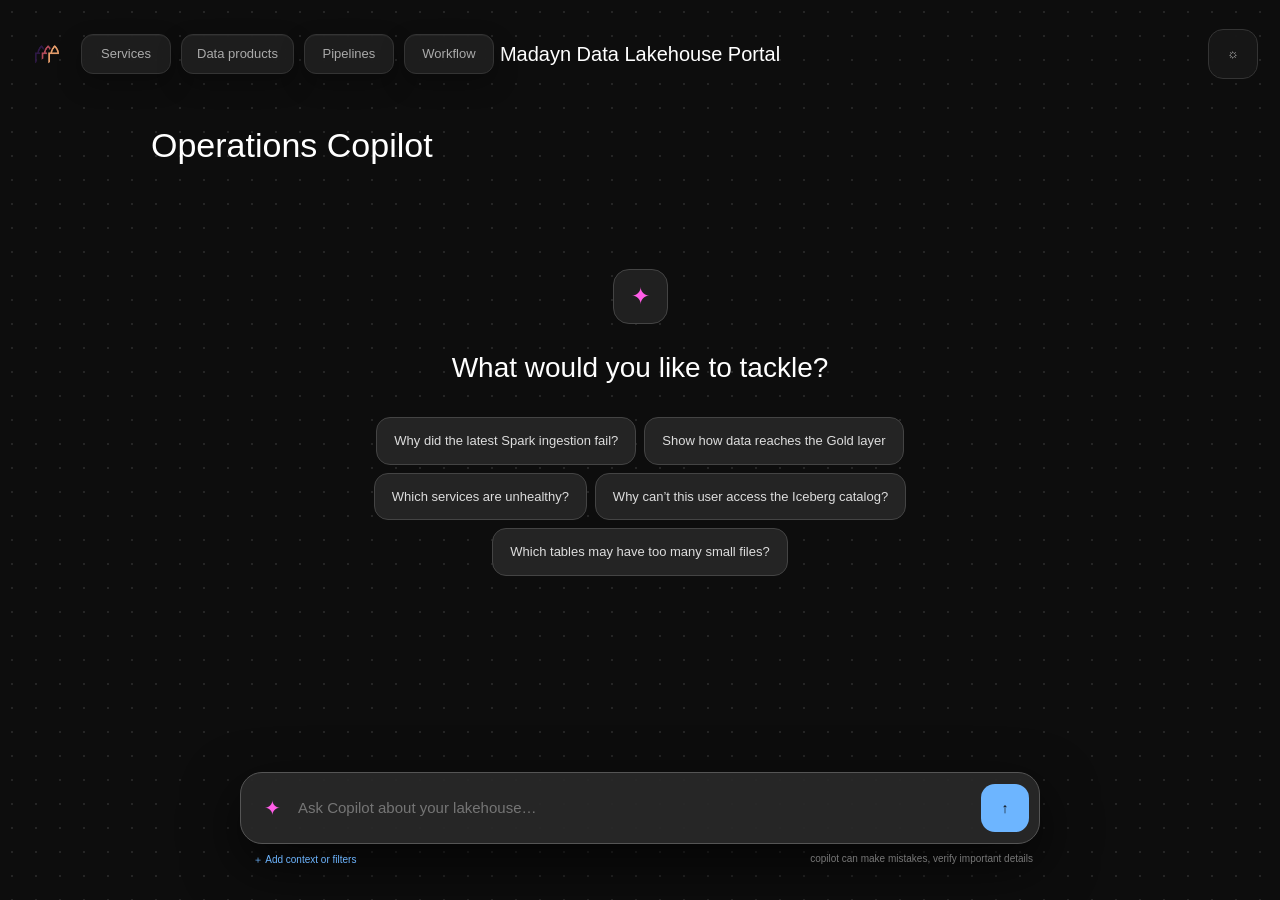
==== commit 0342f5cc: "portal changes" ====
--- a/platform/portal/src/copilot.html
+++ b/platform/portal/src/copilot.html
@@ -3,171 +3,101 @@
   <head>
     <meta charset="utf-8" />
     <meta name="viewport" content="width=device-width,initial-scale=1" />
-    <title>Madayn Lakehouse // Copilot</title>
-    <link rel="stylesheet" href="styles.css" />
+    <meta name="theme-color" content="#0d0d0d" />
+    <title>Copilot · Madayn Data Lakehouse</title>
+    <script src="theme.js?v=20260916-23"></script>
+    <link rel="stylesheet" href="styles.css?v=20260916-24" />
   </head>
-  <body>
-    <header>
-      <a class="brand" href="index.html"
-        ><img src="madayn-logo.png" alt="Madayn logo" /><span
-          >MADAYN<small>DATA LAKEHOUSE PORTAL</small></span
-        ></a
-      >
-      <div class="head-meta">
-        <button
+  <body class="canvas-app copilot-page">
+    <header class="floating-header">
+      <div class="header-left">
+        <a class="canvas-brand" href="index.html#workflow"
+          ><img src="madayn-logo.png" alt="Madayn"
+        /></a>
+        <nav class="workspace-nav">
+          <a href="index.html#services">Services</a
+          ><a href="index.html#data">Data products</a
+          ><a href="index.html#pipelines">Pipelines</a
+          ><a href="index.html#workflow">Workflow</a>
+        </nav>
+      </div>
+      <div class="portal-title"><span>Madayn Data Lakehouse Portal</span></div>
+      <div class="header-right">
+<button
+          class="header-icon"
           id="theme-toggle"
-          class="theme-toggle"
-          type="button"
-          aria-label="Switch to light mode"
-          aria-pressed="false"
+          onclick="toggleMadaynTheme()"
+          aria-label="Toggle contrast"
         >
-          <span>☼</span> LIGHT</button
-        ><span class="env"><i></i> POC / LOCAL</span
-        ><time id="clock">--:--:-- GST</time>
+          ◐
+        </button>
       </div>
     </header>
-    <div class="shell">
-      <aside>
-        <nav>
-          <a href="index.html#overview">01&nbsp; OVERVIEW</a
-          ><a href="index.html#services">02&nbsp; SERVICES</a
-          ><a href="index.html#pipelines">03&nbsp; PIPELINES</a
-          ><a href="index.html#datasets">04&nbsp; DATASETS</a
-          ><a class="selected" href="copilot.html">05&nbsp; COPILOT</a>
-        </nav>
-        <section>
-          <label>ASSISTANT PROFILE</label>
-          <dl>
-            <div>
-              <dt>MODE</dt>
-              <dd>READ-ONLY</dd>
-            </div>
-            <div>
-              <dt>MODEL</dt>
-              <dd>QWEN3 8B</dd>
-            </div>
-            <div>
-              <dt>EVIDENCE</dt>
-              <dd>REQUIRED</dd>
-            </div>
-            <div>
-              <dt>ACTIONS</dt>
-              <dd>DISABLED</dd>
-            </div>
-          </dl>
-        </section>
-      </aside>
-      <main class="copilot-main">
-        <section class="page-head">
-          <div>
-            <label>PLATFORM / COPILOT</label>
-            <h1>Operations Copilot</h1>
-            <p>Evidence-grounded diagnosis for the Madayn lakehouse.</p>
-          </div>
-          <span class="readonly-badge"><i></i> READ-ONLY</span>
-        </section>
-
-        <section class="copilot-layout">
-          <div class="copilot-query panel">
-            <div class="panel-title">
-              <div>
-                <label>INVESTIGATION</label>
-                <h2>Ask a platform question</h2>
-              </div>
-              <code>LIVE + KNOWLEDGE</code>
-            </div>
-            <form id="copilot-form">
-              <label for="question">QUESTION</label>
-              <textarea
-                id="question"
-                name="question"
-                maxlength="1000"
-                required
-                placeholder="What should I check before restarting MinIO?"
-              ></textarea>
-
-              <div class="filter-grid">
-                <div>
-                  <label for="component">COMPONENT</label
-                  ><select id="component">
-                    <option value="">All components</option>
-                    <option value="airflow">Airflow</option>
-                    <option value="spark">Spark</option>
-                    <option value="trino">Trino</option>
-                    <option value="iceberg">Iceberg</option>
-                    <option value="minio">MinIO</option>
-                    <option value="nifi">NiFi</option>
-                  </select>
-                </div>
-                <div>
-                  <label for="severity">SEVERITY</label
-                  ><select id="severity">
-                    <option value="">All severities</option>
-                    <option value="info">Info</option>
-                    <option value="warning">Warning</option>
-                    <option value="error">Error</option>
-                    <option value="critical">Critical</option>
-                  </select>
-                </div>
-                <div>
-                  <label for="from-time">FROM</label
-                  ><input id="from-time" type="datetime-local" />
-                </div>
-                <div>
-                  <label for="to-time">TO</label
-                  ><input id="to-time" type="datetime-local" />
-                </div>
-              </div>
-
-              <button class="ask-button" type="submit">
-                <span>◎</span> ANALYZE EVIDENCE
-              </button>
-            </form>
-
-            <div class="suggestions">
-              <label>SUGGESTED DEMO QUESTIONS</label>
-              <div id="suggested-questions">
-                <button type="button" data-component="spark">
-                  Why did the Spark ingestion fail?</button
-                ><button type="button" data-component="trino">
-                  What does this Trino permission error mean?</button
-                ><button type="button" data-component="iceberg">
-                  Which Iceberg tables have too many small files?</button
-                ><button type="button" data-component="minio">
-                  What should I check before restarting MinIO?
-                </button>
-              </div>
-            </div>
-          </div>
-
-          <div id="result-column" class="result-column" aria-live="polite">
-            <section class="answer-panel panel empty-state" id="answer-panel">
-              <div>
-                <span class="empty-icon">◎</span>
-                <h2>Awaiting investigation</h2>
-                <p>
-                  Ask a question to retrieve current and documented evidence.
-                </p>
-              </div>
-            </section>
-            <section class="evidence-panel panel" id="evidence-panel" hidden>
-              <div class="panel-title">
-                <div>
-                  <label>AUDIT TRAIL</label>
-                  <h2>Supporting Evidence</h2>
-                </div>
-                <code id="evidence-count">00 SOURCES</code>
-              </div>
-              <div id="evidence-list"></div>
-            </section>
+    <main class="copilot-main">
+      <div class="chat-head">
+        <div>
+          <h1>Operations Copilot</h1>
+        </div>
+      </div>
+      <div class="chat-scroll" id="chat-scroll">
+        <section class="copilot-empty" id="copilot-empty">
+          <i>✦</i>
+          <h2>What would you like to tackle?</h2>
+          <div class="suggested-prompts" id="suggested-prompts">
+            <button data-component="spark">
+              Why did the latest Spark ingestion fail?</button
+            ><button>Show how data reaches the Gold layer</button
+            ><button>Which services are unhealthy?</button
+            ><button data-component="trino">
+              Why can’t this user access the Iceberg catalog?</button
+            ><button data-component="iceberg">
+              Which tables may have too many small files?
+            </button>
           </div>
         </section>
-      </main>
-    </div>
-    <div class="site-footer">
-      <span>MADAYN LAKEHOUSE POC // COPILOT</span
-      ><span>READ-ONLY · CITED · EVIDENCE FIRST</span>
-    </div>
-    <script src="copilot.js"></script>
+        <div class="conversation" id="conversation"></div>
+      </div>
+      <div class="chat-composer-wrap">
+        <div class="context-panel" id="context-panel" hidden>
+          <label
+            >Component<select id="component">
+              <option value="">All components</option>
+              <option>airflow</option>
+              <option>spark</option>
+              <option>trino</option>
+              <option>iceberg</option>
+              <option>minio</option>
+              <option>nifi</option>
+            </select></label
+          ><label
+            >Severity<select id="severity">
+              <option value="">All severities</option>
+              <option>info</option>
+              <option>warning</option>
+              <option>error</option>
+              <option>critical</option>
+            </select></label
+          ><label>From<input id="from-time" type="datetime-local" /></label
+          ><label>To<input id="to-time" type="datetime-local" /></label>
+        </div>
+        <form class="chat-composer" id="copilot-form">
+          <span>✦</span
+          ><textarea
+            id="question"
+            maxlength="1000"
+            required
+            rows="2"
+            placeholder="Ask Copilot about your lakehouse…"
+          ></textarea
+          ><button id="submit-button" type="submit">↑</button>
+        </form>
+        <div class="composer-footer">
+          <button class="context-button" id="context-button" type="button">
+            ＋ Add context or filters</button
+          ><span>copilot can make mistakes, verify important details</span>
+        </div>
+      </div>
+    </main>
+    <script src="copilot.js?v=20260916-22"></script>
   </body>
 </html>
--- a/platform/portal/src/styles.css
+++ b/platform/portal/src/styles.css
@@ -1,17 +1,25 @@
 :root {
-  --bg: #121315;
-  --panel: #191c1f;
-  --panel2: #141719;
-  --line: #344957;
-  --soft: #283139;
-  --text: #edf1f3;
-  --muted: #8a969d;
-  --green: #32d583;
-  --amber: #f4b740;
-  --blue: #6f9fbe;
-  --red: #ef6a6a;
-  --sans: "Helvetica Neue", Helvetica, Arial, sans-serif;
-  --mono: "SFMono-Regular", Consolas, "Liberation Mono", Menlo, monospace;
+  --bg: #f4f1eb;
+  --surface: #fffdf9;
+  --surface2: #f7f4ef;
+  --ink: #25222b;
+  --muted: #736e79;
+  --line: #e4ded6;
+  --purple: #3f91dc;
+  --purple2: #2576bf;
+  --purple-soft: #e3f1ff;
+  --green: #30835c;
+  --green-soft: #e2f1e8;
+  --amber: #ad7129;
+  --amber-soft: #f7ecd9;
+  --red: #b74d57;
+  --red-soft: #f8e6e7;
+  --nav: #171522;
+  --shadow: 0 12px 35px #271f3014;
+  --radius: 16px;
+  --sans: Inter, "Helvetica Neue", Arial, sans-serif;
+  --mono: "SFMono-Regular", Consolas, monospace;
+  color-scheme: light;
 }
 * {
   box-sizing: border-box;
@@ -22,1065 +30,3190 @@
 body {
   margin: 0;
   background: var(--bg);
-  color: var(--text);
-  font: 14px var(--sans);
-}
-header {
-  height: 64px;
-  padding: 0 28px;
+  color: var(--ink);
+  font: 14px/1.5 var(--sans);
+}
+button,
+input,
+textarea,
+select {
+  font: inherit;
+}
+button:focus-visible,
+a:focus-visible,
+input:focus-visible,
+textarea:focus-visible,
+select:focus-visible {
+  outline: 0;
+  box-shadow: 0 0 0 3px #76549a4d !important;
+}
+button {
+  color: inherit;
+}
+.app-shell {
+  min-height: 100vh;
+  display: flex;
+}
+.sidebar {
+  position: fixed;
+  inset: 0 auto 0 0;
+  width: 232px;
+  padding: 18px 14px;
+  display: flex;
+  flex-direction: column;
+  background: var(--nav);
+  color: #ebe7f0;
+  z-index: 20;
+  transition: 0.2s;
+}
+.sidebar-head {
+  height: 50px;
   display: flex;
   align-items: center;
   justify-content: space-between;
-  background: #0d0f10;
-  border-bottom: 1px solid var(--line);
 }
 .brand {
-  display: flex;
-  align-items: center;
-  gap: 11px;
-  color: var(--text);
+  min-width: 0;
+  display: flex;
+  align-items: center;
+  gap: 10px;
+  color: inherit;
   text-decoration: none;
-  letter-spacing: 0.12em;
-}
-.brand > b {
+}
+.brand img {
+  width: 36px;
+  height: 36px;
+  object-fit: contain;
+}
+.brand span,
+.sidebar-user span {
+  display: grid;
+  line-height: 1.15;
+}
+.brand small,
+.sidebar-user small {
+  margin-top: 4px;
+  color: #918b9d;
+  font-size: 10px;
+}
+.icon-button {
+  width: 36px;
+  height: 36px;
+  padding: 0;
+  border: 1px solid var(--line);
+  border-radius: 10px;
+  background: transparent;
+  display: grid;
+  place-items: center;
+  cursor: pointer;
+}
+.sidebar .icon-button {
+  border-color: #332f41;
+  color: #aaa4b2;
+}
+.primary-nav {
+  margin-top: 34px;
+  display: grid;
+  gap: 5px;
+}
+.primary-nav a,
+.sidebar-action {
+  width: 100%;
+  min-height: 44px;
+  padding: 0 12px;
+  display: flex;
+  align-items: center;
+  gap: 13px;
+  border: 0;
+  border-radius: 11px;
+  background: transparent;
+  color: #aaa4b2;
+  text-decoration: none;
+  cursor: pointer;
+  text-align: left;
+}
+.primary-nav a:hover,
+.primary-nav a.active,
+.sidebar-action:hover {
+  background: #292437;
+  color: #fff;
+}
+.primary-nav a.active {
+  box-shadow: inset 3px 0 var(--purple);
+}
+.primary-nav i,
+.sidebar-action i {
+  width: 22px;
+  font-style: normal;
+  font-size: 18px;
+  text-align: center;
+}
+.primary-nav .accent {
+  color: #bd9adb;
+}
+.sidebar-bottom {
+  margin-top: auto;
+  display: grid;
+  gap: 10px;
+}
+.sidebar-user {
+  padding: 10px;
+  display: flex;
+  align-items: center;
+  gap: 10px;
+  border-top: 1px solid #302c3b;
+}
+.sidebar-user > b,
+.avatar {
   width: 34px;
   height: 34px;
+  border: 0;
+  border-radius: 50%;
   display: grid;
   place-items: center;
+  background: #d9c6e9;
+  color: #46305d;
+  font-size: 11px;
+  font-weight: 700;
+}
+.sidebar.collapsed {
+  width: 74px;
+}
+.sidebar.collapsed .brand span,
+.sidebar.collapsed .primary-nav span,
+.sidebar.collapsed .sidebar-action span,
+.sidebar.collapsed .sidebar-user span {
+  display: none;
+}
+.sidebar.collapsed .sidebar-toggle {
+  transform: rotate(180deg);
+}
+.sidebar.collapsed + .app-area {
+  margin-left: 74px;
+  width: calc(100% - 74px);
+}
+.app-area {
+  width: calc(100% - 232px);
+  margin-left: 232px;
+  transition: 0.2s;
+}
+.topbar {
+  height: 72px;
+  padding: 0 28px;
+  display: flex;
+  align-items: center;
+  justify-content: space-between;
+  background: #fffdf9ed;
+  border-bottom: 1px solid var(--line);
+  position: sticky;
+  top: 0;
+  z-index: 15;
+  backdrop-filter: blur(12px);
+}
+.topbar-title,
+.topbar-actions {
+  display: flex;
+  align-items: center;
+  gap: 10px;
+}
+.topbar-title > div {
+  display: flex;
+  align-items: baseline;
+  gap: 10px;
+}
+.topbar-title span {
+  color: var(--muted);
+  font-size: 12px;
+}
+.topbar h1 {
+  margin: 0;
+  font-size: 17px;
+}
+.mobile-menu {
+  display: none;
+}
+.global-search {
+  width: 250px;
+  height: 38px;
+  padding: 0 10px;
+  display: flex;
+  align-items: center;
+  gap: 8px;
+  border: 1px solid var(--line);
+  border-radius: 11px;
+  background: var(--surface2);
+  color: var(--muted);
+}
+.global-search input,
+.table-search input {
+  min-width: 0;
+  flex: 1;
+  border: 0;
+  outline: 0;
+  background: transparent;
+  color: var(--ink);
+}
+kbd {
+  padding: 2px 5px;
+  border: 1px solid var(--line);
+  border-radius: 5px;
+  background: var(--surface);
+  font-size: 9px;
+}
+.environment-button,
+.health-pill {
+  height: 38px;
+  padding: 0 11px;
+  display: flex;
+  align-items: center;
+  gap: 7px;
+  border: 1px solid var(--line);
+  border-radius: 11px;
+  background: var(--surface);
+  cursor: pointer;
+  font-size: 12px;
+}
+.status-dot {
+  width: 8px;
+  height: 8px;
+  border-radius: 50%;
+  display: inline-block;
+  background: #9e98a2;
+}
+.healthy {
+  --status: var(--green);
+}
+.warning {
+  --status: var(--amber);
+}
+.offline {
+  --status: var(--red);
+}
+.status-dot.healthy {
   background: var(--green);
-  color: #07140d;
-  font: 900 18px var(--mono);
-}
-.brand span {
+}
+.status-dot.warning {
+  background: var(--amber);
+}
+.status-dot.offline {
+  background: var(--red);
+}
+.status-dot.checking {
+  background: #aaa;
+  animation: pulse 1s infinite;
+}
+.page-container {
+  max-width: 1600px;
+  margin: auto;
+  padding: 40px;
+}
+.route-page[hidden] {
+  display: none;
+}
+.hero-row,
+.page-heading {
+  display: flex;
+  align-items: flex-end;
+  justify-content: space-between;
+  gap: 25px;
+  margin-bottom: 28px;
+}
+.hero-row h2,
+.page-heading h2 {
+  margin: 3px 0 6px;
+  font-size: 32px;
+  letter-spacing: -0.03em;
+}
+.lead,
+.page-heading p {
+  margin: 0;
+  color: var(--muted);
+  font-size: 15px;
+}
+.eyebrow {
+  margin: 0 !important;
+  color: var(--purple) !important;
+  font-size: 11px !important;
   font-weight: 700;
-}
-.brand small {
-  display: block;
-  margin-top: 3px;
+  letter-spacing: 0.07em;
+  text-transform: uppercase;
+}
+.hero-actions {
+  display: flex;
+  gap: 9px;
+  min-width: 0;
+}
+.button {
+  min-height: 40px;
+  padding: 0 16px;
+  border: 1px solid transparent;
+  border-radius: 11px;
+  display: inline-flex;
+  align-items: center;
+  justify-content: center;
+  text-decoration: none;
+  cursor: pointer;
+  font-weight: 600;
+  font-size: 13px;
+}
+.button.primary {
+  background: var(--purple);
+  color: #fff;
+}
+.button.primary:hover {
+  background: var(--purple2);
+}
+.button.secondary {
+  background: var(--surface);
+  border-color: var(--line);
+}
+.button.quiet {
+  background: transparent;
+  color: var(--purple);
+}
+.button.full {
+  width: 100%;
+  margin-top: 10px;
+}
+.metric-grid {
+  display: grid;
+  grid-template-columns: repeat(4, 1fr);
+  gap: 14px;
+}
+.metric-card {
+  padding: 19px;
+  display: flex;
+  align-items: center;
+  gap: 14px;
+  background: var(--surface);
+  border: 1px solid var(--line);
+  border-radius: var(--radius);
+}
+.metric-card > i,
+.service-icon {
+  width: 42px;
+  height: 42px;
+  border-radius: 12px;
+  display: grid;
+  place-items: center;
+  background: var(--purple-soft);
+  color: var(--purple);
+  font-style: normal;
+  font-size: 18px;
+}
+.metric-card > i.blue {
+  background: #e5eef5;
+  color: #537da0;
+}
+.metric-card > i.amber {
+  background: var(--amber-soft);
+  color: var(--amber);
+}
+.metric-card > i.red {
+  background: var(--red-soft);
+  color: var(--red);
+}
+.metric-card div {
+  display: grid;
+}
+.metric-card span {
   color: var(--muted);
-  font: 9px var(--mono);
-  letter-spacing: 0.12em;
-}
-.head-meta {
-  display: flex;
-  align-items: center;
-  gap: 23px;
+  font-size: 12px;
+}
+.metric-card strong {
+  margin: 1px 0;
+  font-size: 20px;
+}
+.metric-card small {
+  color: #99939d;
+}
+.surface {
+  background: var(--surface);
+  border: 1px solid var(--line);
+  border-radius: var(--radius);
+  box-shadow: var(--shadow);
+}
+.overview-grid {
+  margin-top: 18px;
+  display: grid;
+  grid-template-columns: 1.35fr 0.65fr;
+  gap: 16px;
+}
+.architecture-preview,
+.attention-panel,
+.pipeline-panel,
+.quick-panel {
+  padding: 22px;
+}
+.section-title {
+  display: flex;
+  align-items: center;
+  justify-content: space-between;
+  gap: 15px;
+}
+.section-title h3 {
+  margin: 3px 0 0;
+  font-size: 17px;
+}
+.text-button {
+  padding: 5px;
+  border: 0;
+  background: transparent;
+  color: var(--purple);
+  cursor: pointer;
+  font-weight: 600;
+  font-size: 12px;
+}
+.mini-flow {
+  width: 100%;
+  margin-top: 25px;
+  padding: 28px 10px;
+  display: flex;
+  align-items: center;
+  justify-content: space-around;
+  border: 0;
+  border-radius: 13px;
+  background: #1b1825;
+  color: #fff;
+  cursor: pointer;
+}
+.mini-flow span {
+  display: grid;
+  place-items: center;
+}
+.mini-flow span > i {
+  width: 38px;
+  height: 38px;
+  border-radius: 11px;
+  display: grid;
+  place-items: center;
+  background: #302940;
+  color: #c5a8de;
+  font-style: normal;
+}
+.mini-flow b {
+  margin-top: 8px;
+  font-size: 12px;
+}
+.mini-flow small {
+  color: #8f8998;
+  font-size: 9px;
+}
+.mini-flow em {
+  color: #665d70;
+  font-style: normal;
+}
+.compact-list {
+  margin-top: 18px;
+  display: grid;
+  gap: 9px;
+}
+.empty-inline {
+  min-height: 100px;
+  display: flex;
+  align-items: center;
+  justify-content: center;
+  gap: 10px;
   color: var(--muted);
-  font: 10px var(--mono);
-}
-.env {
-  padding: 7px 9px;
-  border: 1px solid var(--line);
-  color: #c6cdd1;
-}
-.env i {
-  display: inline-block;
+}
+.spinner {
+  width: 16px;
+  height: 16px;
+  border: 2px solid var(--line);
+  border-top-color: var(--purple);
+  border-radius: 50%;
+  animation: spin 0.7s linear infinite;
+}
+.attention-item {
+  padding: 11px;
+  display: flex;
+  align-items: center;
+  gap: 10px;
+  border-radius: 11px;
+  background: var(--surface2);
+}
+.attention-item div {
+  display: grid;
+  flex: 1;
+}
+.attention-item small,
+.pipeline-run small {
+  color: var(--muted);
+}
+.pipeline-run {
+  margin-top: 20px;
+  padding: 13px;
+  display: grid;
+  grid-template-columns: auto 1fr auto auto;
+  align-items: center;
+  gap: 12px;
+  border-radius: 12px;
+  background: var(--surface2);
+}
+.pipeline-run div {
+  display: grid;
+}
+.pipeline-run time {
+  color: var(--muted);
+  font-size: 11px;
+}
+.honest-note {
+  margin: 12px 0 0;
+  color: var(--muted);
+  font-size: 11px;
+}
+.quick-actions {
+  margin-top: 18px;
+  display: grid;
+  gap: 8px;
+}
+.quick-actions button {
+  padding: 11px;
+  border: 0;
+  border-radius: 11px;
+  display: flex;
+  align-items: center;
+  gap: 11px;
+  background: var(--surface2);
+  cursor: pointer;
+  text-align: left;
+}
+.quick-actions button > i {
+  width: 32px;
+  height: 32px;
+  display: grid;
+  place-items: center;
+  border-radius: 9px;
+  background: var(--purple-soft);
+  color: var(--purple);
+  font-style: normal;
+}
+.quick-actions span {
+  display: grid;
+}
+.quick-actions small {
+  color: var(--muted);
+}
+.status-badge {
+  width: max-content;
+  padding: 4px 8px;
+  border-radius: 99px;
+  display: inline-flex !important;
+  align-items: center;
+  gap: 6px;
+  font-size: 10px;
+  font-weight: 700;
+}
+.status-badge i {
   width: 6px;
   height: 6px;
-  background: var(--amber);
-}
-.shell {
-  max-width: 1600px;
-  min-height: calc(100vh - 112px);
-  margin: auto;
-  display: grid;
-  grid-template-columns: 188px 1fr;
-}
-aside {
-  padding: 24px 16px;
+  border-radius: 50%;
+  background: currentColor;
+}
+.status-badge.healthy {
+  background: var(--green-soft);
+  color: var(--green);
+}
+.status-badge.offline {
+  background: var(--red-soft);
+  color: var(--red);
+}
+.status-badge.warning {
+  background: var(--amber-soft);
+  color: var(--amber);
+}
+.status-badge.neutral {
+  background: #ece9ed;
+  color: #77717b;
+}
+.canvas-toolbar {
+  padding: 10px 12px;
+  display: flex;
+  justify-content: space-between;
+  background: var(--surface);
+  border: 1px solid var(--line);
+  border-radius: 14px 14px 0 0;
+}
+.filter-chips {
+  display: flex;
+  gap: 5px;
+}
+.filter-chips button,
+.canvas-actions button {
+  padding: 7px 10px;
+  border: 0;
+  border-radius: 8px;
+  background: transparent;
+  cursor: pointer;
+  font-size: 12px;
+}
+.filter-chips button.active {
+  background: var(--purple-soft);
+  color: var(--purple);
+  font-weight: 700;
+}
+.canvas-actions {
+  display: flex;
+  align-items: center;
+  gap: 4px;
+}
+.canvas-actions button {
+  min-width: 32px;
+  background: var(--surface2);
+}
+.canvas-actions span {
+  width: 45px;
+  text-align: center;
+  color: var(--muted);
+  font-size: 10px;
+}
+.architecture-workspace {
+  height: calc(100vh - 235px);
+  min-height: 590px;
+  position: relative;
+  overflow: hidden;
+  border-radius: 0 0 16px 16px;
+  background: #17151f;
+  background-image: radial-gradient(#393442 1px, transparent 1px);
+  background-size: 22px 22px;
+}
+.canvas-stage {
+  width: 1500px;
+  height: 720px;
+  position: absolute;
+  transform-origin: 0 0;
+  transition: transform 0.18s;
+}
+.connections {
+  position: absolute;
+  inset: 0;
+  width: 1500px;
+  height: 720px;
+  pointer-events: none;
+}
+.connections path {
+  fill: none;
+  stroke: #5c5367;
+  stroke-width: 1.5;
+  marker-end: url(#arrow);
+}
+.connections path.active-flow {
+  stroke: #8d69ad;
+  stroke-dasharray: 7;
+  animation: dash 7s linear infinite;
+}
+.connections path.support {
+  stroke: #6d586f;
+  stroke-dasharray: 4;
+}
+.connections marker path {
+  fill: #716679;
+  stroke: none;
+}
+.lane {
+  position: absolute;
+  top: 42px;
+  color: #777080;
+  font-size: 10px;
+  text-transform: uppercase;
+  letter-spacing: 0.12em;
+}
+.architecture-node {
+  width: 170px;
+  min-height: 94px;
+  padding: 14px;
+  position: absolute;
+  left: var(--x);
+  top: var(--y);
+  display: grid;
+  grid-template-columns: 36px 1fr 8px;
+  align-items: center;
+  gap: 10px;
+  border: 1px solid #403949;
+  border-radius: 14px;
+  background: #25212e;
+  color: #f5f1f7;
+  box-shadow: 0 12px 25px #0003;
+  cursor: pointer;
+  text-align: left;
+}
+.architecture-node:hover {
+  border-color: #9873b8;
+  transform: translateY(-2px);
+}
+.architecture-node > i {
+  width: 36px;
+  height: 36px;
+  border-radius: 10px;
+  display: grid;
+  place-items: center;
+  background: #372d43;
+  color: #c7a3e1;
+  font-style: normal;
+}
+.architecture-node span {
+  display: grid;
+}
+.architecture-node b {
+  font-size: 12px;
+}
+.architecture-node small {
+  margin-top: 4px;
+  color: #918b99;
+  font-size: 9px;
+}
+.architecture-node em {
+  width: 7px;
+  height: 7px;
+  border-radius: 50%;
+  background: #aaa;
+}
+.architecture-node em.healthy {
+  background: var(--green);
+}
+.architecture-node em.offline {
+  background: var(--red);
+}
+.architecture-node.muted {
+  opacity: 0.64;
+}
+.architecture-node.support-node {
+  border-color: #54445b;
+}
+.architecture-node.copilot-node {
+  box-shadow: 0 0 30px #76549a38;
+}
+.canvas-stage.hide-labels .architecture-node small {
+  display: none;
+}
+.architecture-node.filtered {
+  opacity: 0.15;
+  pointer-events: none;
+}
+.canvas-legend {
+  position: absolute;
+  left: 16px;
+  bottom: 15px;
+  padding: 8px 11px;
+  display: flex;
+  gap: 14px;
+  border: 1px solid #424242;
+  border-radius: 10px;
+  background: #202020;
+  color: #aaa;
+  font-size: 9px;
+}
+.canvas-legend span {
+  display: flex;
+  align-items: center;
+  gap: 5px;
+}
+.flow-key {
+  width: 18px;
+  border-top: 2px solid #8d69ad;
+}
+.content-layout {
+  display: grid;
+  grid-template-columns: 1fr 330px;
+  gap: 16px;
+}
+.list-surface {
+  overflow: hidden;
+}
+.list-toolbar {
+  padding: 14px 17px;
+  display: flex;
+  align-items: center;
+  justify-content: space-between;
+  gap: 12px;
+  border-bottom: 1px solid var(--line);
+}
+.table-search {
+  height: 38px;
+  max-width: 360px;
+  flex: 1;
+  padding: 0 11px;
+  display: flex;
+  align-items: center;
+  gap: 8px;
+  border: 1px solid var(--line);
+  border-radius: 10px;
+  background: var(--surface2);
+}
+.demo-label {
+  padding: 5px 8px;
+  border-radius: 7px;
+  background: var(--amber-soft);
+  color: var(--amber);
+  font-size: 10px;
+}
+.table-row {
+  width: 100%;
+  padding: 16px;
+  display: grid;
+  grid-template-columns: 2fr 1fr 1fr 1fr 1fr auto;
+  align-items: center;
+  gap: 15px;
+  border: 0;
+  border-bottom: 1px solid var(--line);
+  background: transparent;
+  cursor: pointer;
+  text-align: left;
+}
+.table-row:hover,
+.table-row.selected {
+  background: var(--surface2);
+}
+.table-row > span {
+  display: grid;
+}
+.table-row small {
+  color: var(--muted);
+  font-size: 10px;
+}
+.table-row b {
+  font-size: 11px;
+}
+.primary-cell {
+  display: flex !important;
+  align-items: center;
+  gap: 11px;
+}
+.primary-cell > span {
+  display: grid;
+}
+.selection-panel {
+  padding: 22px;
+}
+.selection-panel h3 {
+  margin: 4px 0;
+}
+.selection-panel > p:not(.eyebrow) {
+  color: var(--muted);
+}
+.flow-preview {
+  margin: 20px 0;
+  padding: 15px 8px;
+  display: flex;
+  align-items: center;
+  justify-content: space-between;
+  border-radius: 12px;
+  background: #1b1825;
+  color: #fff;
+}
+.flow-preview span {
+  display: grid;
+  text-align: center;
+  font-size: 10px;
+}
+.flow-preview small {
+  color: #918b99;
+}
+.flow-preview i {
+  color: #695e70;
+  font-style: normal;
+}
+.detail-list {
+  margin: 20px 0;
+}
+.detail-list div,
+.drawer-metrics div {
+  padding: 10px 0;
+  display: flex;
+  justify-content: space-between;
+  gap: 15px;
+  border-bottom: 1px solid var(--line);
+}
+.detail-list dt {
+  color: var(--muted);
+}
+.detail-list dd {
+  margin: 0;
+  text-align: right;
+}
+.detail-list code,
+code {
+  font: 10px var(--mono);
+}
+.catalogue-grid {
+  padding: 16px;
+  display: grid;
+  grid-template-columns: repeat(3, 1fr);
+  gap: 14px;
+}
+.dataset-card {
+  position: relative;
+  padding: 20px;
+  border: 1px solid var(--line);
+  border-radius: 14px;
+  background: var(--surface);
+  cursor: pointer;
+  text-align: left;
+}
+.dataset-card:hover {
+  border-color: #bba6ce;
+  box-shadow: var(--shadow);
+}
+.dataset-card > i {
+  font-style: normal;
+  color: var(--purple);
+  font-size: 25px;
+}
+.dataset-card h3 {
+  margin: 15px 0 7px;
+}
+.dataset-card p {
+  min-height: 42px;
+  color: var(--muted);
+}
+.layer-badge {
+  position: absolute;
+  right: 14px;
+  top: 14px;
+  padding: 4px 7px;
+  border-radius: 7px;
+  background: var(--amber-soft);
+  color: var(--amber);
+  font-size: 9px;
+  font-weight: 700;
+}
+.dataset-card dl {
+  margin: 16px 0;
+}
+.dataset-card dl div {
+  display: flex;
+  justify-content: space-between;
+}
+.dataset-card dt {
+  color: var(--muted);
+}
+.dataset-card dd {
+  margin: 0;
+}
+.tag-row {
+  display: flex;
+  gap: 5px;
+}
+.tag-row em {
+  padding: 4px 7px;
+  border-radius: 6px;
+  background: var(--surface2);
+  color: var(--muted);
+  font-size: 9px;
+  font-style: normal;
+}
+.service-toolbar {
+  justify-content: flex-start;
+}
+.service-toolbar .filter-chips {
+  margin-left: auto;
+}
+.service-toolbar select {
+  height: 36px;
+  padding: 0 10px;
+  border: 1px solid var(--line);
+  border-radius: 9px;
+  background: var(--surface);
+}
+.service-row {
+  padding: 14px 18px;
+  display: grid;
+  grid-template-columns: 2fr 1fr 1fr 1fr auto;
+  align-items: center;
+  gap: 15px;
+  border-bottom: 1px solid var(--line);
+  cursor: pointer;
+}
+.service-row:hover {
+  background: var(--surface2);
+}
+.service-row .primary-cell div {
+  display: grid;
+}
+.service-row small {
+  color: var(--muted);
+}
+.overflow-button {
+  border: 0;
+  background: transparent;
+  font-size: 20px;
+  cursor: pointer;
+}
+.empty-state {
+  padding: 60px;
+  text-align: center;
+  color: var(--muted);
+}
+.scrim {
+  position: fixed;
+  inset: 0;
+  background: #18141e59;
+  z-index: 30;
+  backdrop-filter: blur(2px);
+}
+.details-drawer,
+.copilot-drawer {
+  width: min(440px, 100vw);
+  position: fixed;
+  inset: 0 0 0 auto;
+  z-index: 35;
   display: flex;
   flex-direction: column;
-  justify-content: space-between;
-  background: #101214;
-  border-right: 1px solid var(--soft);
-}
-aside nav {
-  display: grid;
-  gap: 3px;
-}
-aside nav a {
-  padding: 11px 9px;
-  color: #77858d;
-  border-left: 2px solid transparent;
-  text-decoration: none;
-  font: 10px var(--mono);
-}
-aside nav a:hover,
-aside nav .selected {
-  background: #191e21;
-  border-left-color: var(--green);
-  color: var(--text);
-}
-aside label,
-label {
-  color: var(--blue);
-  font: 9px var(--mono);
-  letter-spacing: 0.13em;
-}
-aside dl {
-  margin: 12px 0 0;
-  border-top: 1px solid var(--soft);
-}
-aside dl div {
-  padding: 8px 0;
-  display: flex;
-  justify-content: space-between;
-  border-bottom: 1px solid var(--soft);
-  font: 9px var(--mono);
-}
-aside dt {
-  color: #58656d;
-}
-aside dd {
-  margin: 0;
-  color: #abb5ba;
-}
-main {
-  min-width: 0;
-  padding: 34px 38px 56px;
-}
-.page-head {
-  padding-bottom: 26px;
-  display: flex;
-  align-items: end;
+  background: var(--surface);
+  box-shadow: -20px 0 50px #1e16252e;
+  transform: translateX(105%);
+  transition: 0.22s;
+}
+.details-drawer.open,
+.copilot-drawer.open {
+  transform: none;
+}
+.drawer-head {
+  padding: 22px;
+  display: flex;
+  align-items: center;
   justify-content: space-between;
   border-bottom: 1px solid var(--line);
 }
-h1 {
-  margin: 7px 0 0;
-  font-size: 32px;
-  letter-spacing: -0.025em;
-}
-.page-head p {
-  margin: 8px 0 0;
+.drawer-head h2 {
+  margin: 3px 0 0;
+}
+.drawer-body {
+  padding: 22px;
+  overflow: auto;
+}
+.drawer-hero {
+  padding: 18px;
+  border-radius: 14px;
+  background: var(--surface2);
+}
+.drawer-hero p {
   color: var(--muted);
 }
-button {
-  padding: 10px 14px;
-  background: #1b2422;
-  border: 1px solid #39705d;
+.drawer-actions {
+  margin-top: auto;
+  padding: 18px 22px;
+  border-top: 1px solid var(--line);
+  display: grid;
+  grid-template-columns: 1fr 1fr;
+  gap: 8px;
+}
+.assistant-title {
+  display: flex;
+  align-items: center;
+  gap: 11px;
+}
+.assistant-title > i {
+  width: 38px;
+  height: 38px;
+  border-radius: 11px;
+  display: grid;
+  place-items: center;
+  background: var(--purple-soft);
+  color: var(--purple);
+  font-style: normal;
+}
+.context-chip {
+  width: max-content;
+  max-width: calc(100% - 36px);
+  margin: 14px 18px 0;
+  padding: 6px 8px 6px 10px;
+  border-radius: 99px;
+  display: flex;
+  gap: 8px;
+  background: var(--purple-soft);
+  color: var(--purple);
+  font-size: 11px;
+}
+.context-chip button {
+  border: 0;
+  background: transparent;
+  cursor: pointer;
+}
+.drawer-conversation {
+  flex: 1;
+  padding: 20px;
+  overflow: auto;
+}
+.assistant-welcome {
+  text-align: center;
+  margin: 70px auto;
+  max-width: 290px;
+}
+.assistant-welcome > i {
+  width: 45px;
+  height: 45px;
+  margin: auto;
+  border-radius: 13px;
+  display: grid;
+  place-items: center;
+  background: var(--purple-soft);
+  color: var(--purple);
+  font-style: normal;
+}
+.assistant-welcome p {
+  color: var(--muted);
+}
+.chat-message {
+  margin-bottom: 15px;
+  padding: 12px 14px;
+  border-radius: 14px;
+  line-height: 1.6;
+}
+.chat-message.user {
+  margin-left: 50px;
+  background: var(--purple);
+  color: #fff;
+  border-bottom-right-radius: 4px;
+}
+.chat-message.assistant {
+  margin-right: 20px;
+  background: var(--surface2);
+  border-bottom-left-radius: 4px;
+}
+.chat-message.error {
+  background: var(--red-soft);
+  color: var(--red);
+}
+.chat-message small {
+  display: block;
+  margin-top: 8px;
+  opacity: 0.7;
+}
+.drawer-composer {
+  margin: 0 18px;
+  padding: 7px;
+  display: flex;
+  align-items: end;
+  border: 1px solid var(--line);
+  border-radius: 14px;
+  background: var(--surface2);
+}
+.drawer-composer textarea {
+  flex: 1;
+  padding: 8px;
+  border: 0;
+  outline: 0;
+  resize: none;
+  background: transparent;
+}
+.drawer-composer button {
+  width: 36px;
+  height: 36px;
+  border: 0;
+  border-radius: 10px;
+  background: var(--purple);
+  color: #fff;
+  cursor: pointer;
+}
+.open-full-copilot {
+  padding: 12px;
+  text-align: center;
+  color: var(--purple);
+  text-decoration: none;
+  font-size: 11px;
+}
+.toast {
+  position: fixed;
+  left: 50%;
+  bottom: 24px;
+  z-index: 60;
+  padding: 10px 15px;
+  border-radius: 10px;
+  background: #26212e;
+  color: #fff;
+  opacity: 0;
+  transform: translate(-50%, 15px);
+  pointer-events: none;
+  transition: 0.2s;
+}
+.toast.show {
+  opacity: 1;
+  transform: translate(-50%, 0);
+}
+/* Conversational Copilot page */
+.copilot-page {
+  min-height: 100vh;
+}
+.copilot-workspace {
+  margin-left: 232px;
+}
+.copilot-main {
+  max-width: 1100px;
+  height: calc(100vh - 72px);
+  margin: auto;
+  padding: 30px 40px 20px;
+  display: flex;
+  flex-direction: column;
+}
+.chat-head {
+  display: flex;
+  justify-content: space-between;
+}
+.chat-head h2 {
+  margin: 2px 0;
+}
+.chat-head p {
+  margin: 4px 0;
+  color: var(--muted);
+}
+.readonly {
+  padding: 6px 9px;
+  border-radius: 99px;
+  background: var(--green-soft);
   color: var(--green);
-  font: 10px var(--mono);
+  font-size: 10px;
+  font-weight: 700;
+}
+.chat-scroll {
+  flex: 1;
+  padding: 28px 0;
+  overflow: auto;
+  scrollbar-width: none;
+  -ms-overflow-style: none;
+}
+.chat-scroll::-webkit-scrollbar {
+  display: none;
+}
+.copilot-empty {
+  max-width: 650px;
+  margin: 8vh auto;
+  text-align: center;
+}
+.copilot-empty > i {
+  width: 55px;
+  height: 55px;
+  margin: auto;
+  display: grid;
+  place-items: center;
+  border-radius: 16px;
+  background: var(--purple-soft);
+  color: var(--purple);
+  font-style: normal;
+  font-size: 23px;
+}
+.copilot-empty p {
+  color: var(--muted);
+}
+.suggested-prompts {
+  margin-top: 28px;
+  display: flex;
+  flex-wrap: wrap;
+  justify-content: center;
+  gap: 8px;
+}
+.suggested-prompts button {
+  padding: 9px 12px;
+  border: 1px solid var(--line);
+  border-radius: 99px;
+  background: var(--surface);
   cursor: pointer;
 }
-.metrics {
-  display: grid;
-  grid-template-columns: repeat(4, 1fr);
-  border: 1px solid var(--line);
-  border-top: 0;
-}
-.metrics > div {
-  padding: 16px 19px;
-  border-right: 1px solid var(--line);
-}
-.metrics > div:last-child {
+.conversation {
+  max-width: 780px;
+  margin: auto;
+}
+.message {
+  margin-bottom: 24px;
+}
+.message.user {
+  margin-left: 25%;
+  padding: 13px 16px;
+  border-radius: 15px 15px 4px;
+  background: var(--purple);
+  color: #fff;
+}
+.message.assistant {
+  padding-left: 44px;
+  position: relative;
+}
+.message.assistant:before {
+  content: "✦";
+  width: 32px;
+  height: 32px;
+  position: absolute;
+  left: 0;
+  top: 0;
+  display: grid;
+  place-items: center;
+  border-radius: 10px;
+  background: var(--purple-soft);
+  color: var(--purple);
+}
+.answer-block h4 {
+  margin: 18px 0 6px;
+}
+.answer-block p {
+  white-space: pre-line;
+}
+.answer-meta {
+  display: flex;
+  gap: 7px;
+  margin-bottom: 10px;
+}
+.evidence-disclosure {
+  margin-top: 18px;
+  border-top: 1px solid var(--line);
+}
+.evidence-disclosure summary {
+  padding: 13px 0;
+  color: var(--purple);
+  cursor: pointer;
+  font-weight: 600;
+}
+.citation-card {
+  margin: 8px 0;
+  padding: 11px;
+  border-radius: 10px;
+  background: var(--surface2);
+}
+.citation-card code {
+  display: block;
+  margin-top: 6px;
+  color: var(--muted);
+}
+.chat-composer-wrap {
+  max-width: 800px;
+  width: 100%;
+  margin: auto;
+}
+.chat-composer {
+  padding: 9px;
+  display: flex;
+  align-items: end;
+  gap: 8px;
+  border: 1px solid #cfc4d7;
+  border-radius: 16px;
+  background: var(--surface);
+  box-shadow: var(--shadow);
+}
+.chat-composer textarea {
+  min-height: 48px;
+  max-height: 130px;
+  flex: 1;
+  padding: 8px;
   border: 0;
-}
-.metrics label,
-.metrics small {
-  display: block;
-}
-.metrics strong {
-  display: inline-block;
-  margin: 8px 8px 0 0;
-  font: 600 21px var(--mono);
-}
-.metrics small {
-  display: inline;
-  color: var(--muted);
-  font: 9px var(--mono);
-}
-.section-head {
-  margin: 37px 0 13px;
-  display: flex;
-  align-items: end;
+  outline: 0;
+  resize: none;
+  background: transparent;
+}
+.chat-composer button {
+  width: 42px;
+  height: 42px;
+  border: 0;
+  border-radius: 12px;
+  background: var(--purple);
+  color: #fff;
+  cursor: pointer;
+}
+.composer-footer {
+  padding: 7px;
+  display: flex;
   justify-content: space-between;
-}
-.section-head h2,
-.panel h2 {
-  margin: 5px 0 0;
-  font-size: 19px;
-}
-.section-head > span {
-  color: var(--muted);
-  font: 9px var(--mono);
-}
-.section-head > span i {
-  display: inline-block;
-  width: 6px;
-  height: 6px;
-  margin-right: 6px;
-  background: var(--green);
-}
-.services {
-  display: grid;
-  grid-template-columns: repeat(2, minmax(0, 1fr));
-  gap: 10px;
-}
-.services > article {
-  min-height: 239px;
-  display: grid;
-  grid-template-columns: 31px 1fr;
-  background: var(--panel);
-  border: 1px solid var(--line);
-}
-.services > article:hover {
-  border-color: #587286;
-  background: #1b1f22;
-}
-.rail {
-  padding: 11px 0;
-  display: flex;
-  flex-direction: column;
-  align-items: center;
-  background: var(--panel2);
-  border-right: 1px solid var(--soft);
-  color: #596770;
-  font: 9px var(--mono);
-}
-.rail i {
-  width: 5px;
-  height: 5px;
-  margin-top: 9px;
-  border: 1px solid #52616a;
-}
-.rail i:first-of-type {
-  margin-top: auto;
-  background: #40515c;
-}
-.body {
-  min-width: 0;
-  padding: 18px 19px 14px;
-}
-.title {
-  display: flex;
-  justify-content: space-between;
-  align-items: start;
-  gap: 10px;
-}
-.title h3 {
-  margin: 5px 0 0;
-  font-size: 20px;
-}
-.status {
-  flex: none;
-  padding: 6px 8px;
-  border: 1px solid var(--line);
-  color: var(--muted);
-  font: 9px var(--mono);
-  text-transform: uppercase;
-}
-.status i {
-  display: inline-block;
-  width: 6px;
-  height: 6px;
-  margin-right: 5px;
-  background: currentColor;
-}
-.status.active {
-  color: var(--green);
-  border-color: #285b45;
-  background: #173328;
-}
-.status.checking,
-.status.secured {
-  color: var(--amber);
-  border-color: #645027;
-  background: #332817;
-}
-.status.offline {
-  color: var(--red);
-  border-color: #633838;
-  background: #342020;
-}
-.body > p {
-  min-height: 38px;
-  margin: 14px 0;
-  color: #99a4aa;
-  font-size: 12px;
-  line-height: 1.55;
-}
-.endpoint {
-  padding: 9px 0;
-  display: flex;
-  gap: 13px;
-  border-block: 1px solid var(--soft);
-  overflow: hidden;
-}
-.endpoint label {
-  flex: none;
-  color: #5f6c74;
-}
-.endpoint code {
-  overflow: hidden;
-  color: #bec7cc;
-  font: 10px var(--mono);
-  text-overflow: ellipsis;
-  white-space: nowrap;
-}
-.body footer {
-  padding-top: 14px;
-  display: flex;
-  align-items: center;
-  justify-content: space-between;
-}
-.body footer > span,
-.body footer em {
-  color: #65727a;
-  font: 9px var(--mono);
-  font-style: normal;
-}
-.body footer a,
-.outline {
-  padding: 8px 10px;
-  background: var(--green);
-  color: #07150e;
-  text-decoration: none;
-  font: 700 10px var(--mono);
-  text-transform: uppercase;
-  cursor: pointer;
-}
-.body footer a:hover {
-  background: #5ae49f;
-}
-.lower {
-  margin-top: 32px;
-  display: grid;
-  grid-template-columns: 1fr 1fr;
-  gap: 10px;
-}
-.panel {
-  padding: 21px;
-  background: var(--panel);
-  border: 1px solid var(--line);
-}
-.panel-title {
-  display: flex;
-  align-items: start;
-  justify-content: space-between;
-}
-.panel-title > code {
-  padding: 6px 8px;
-  border: 1px solid var(--soft);
-  color: var(--muted);
-  font: 9px var(--mono);
-}
-.pipeline {
-  margin-top: 21px;
-  padding: 12px;
-  display: flex;
-  align-items: center;
-  gap: 11px;
-  background: var(--panel2);
-  border-left: 2px solid var(--green);
-}
-.pipeline > i {
-  width: 7px;
-  height: 7px;
-  background: var(--green);
-}
-.pipeline b,
-.pipeline small {
-  display: block;
-}
-.pipeline b {
-  font: 10px var(--mono);
-}
-.pipeline small {
-  margin-top: 4px;
   color: var(--muted);
   font-size: 10px;
 }
-.panel ol {
-  padding: 18px 0;
-  margin: 0;
-  display: grid;
-  grid-template-columns: repeat(3, 1fr);
-  list-style: none;
-}
-.panel li {
-  color: #c0c8cc;
-  font: 9px var(--mono);
-}
-.panel li > b {
-  margin-right: 7px;
-  color: var(--green);
-}
-.panel li small {
-  display: block;
-  margin: 5px 0 0 25px;
+.context-button {
+  border: 0;
+  background: transparent;
+  color: var(--purple);
+  cursor: pointer;
+}
+.context-panel {
+  margin-bottom: 8px;
+  padding: 12px;
+  display: grid;
+  grid-template-columns: 1fr 1fr;
+  gap: 8px;
+  border: 1px solid var(--line);
+  border-radius: 12px;
+  background: var(--surface);
+}
+.context-panel[hidden] {
+  display: none;
+}
+.context-panel label {
+  display: grid;
+  gap: 4px;
   color: var(--muted);
-  font-family: var(--sans);
-}
-.outline {
-  display: inline-block;
-  background: transparent;
-  border: 1px solid #39705d;
-  color: var(--green);
-}
-.row {
-  padding: 12px 2px;
-  display: grid;
-  grid-template-columns: minmax(0, 1fr) 85px 50px;
-  gap: 9px;
-  border-bottom: 1px solid var(--soft);
-  font: 9px var(--mono);
-}
-.row.headings {
-  margin-top: 12px;
-  color: #5c6870;
-  font-size: 8px;
-}
-.row code {
-  overflow: hidden;
-  color: #c3cbd0;
-  font: 10px var(--mono);
-  text-overflow: ellipsis;
-}
-.row b {
-  color: var(--green);
-  font-weight: 500;
-}
-.site-footer {
-  height: 48px;
-  padding: 0 28px;
-  display: flex;
-  align-items: center;
-  justify-content: space-between;
-  background: #0c0e0f;
-  border-top: 1px solid var(--line);
-  color: #536169;
-  font: 8px var(--mono);
-  letter-spacing: 0.1em;
-}
-@media (max-width: 1000px) {
-  .shell {
-    grid-template-columns: 1fr;
-  }
-  aside {
-    display: none;
-  }
-  .services,
-  .lower {
-    grid-template-columns: 1fr;
-  }
-  main {
-    padding: 28px 24px 50px;
-  }
-}
-@media (max-width: 620px) {
-  header {
-    padding: 0 15px;
-  }
-  .head-meta time {
-    display: none;
-  }
-  main {
-    padding: 24px 13px 40px;
-  }
-  .page-head {
-    display: block;
-  }
-  .page-head button {
-    margin-top: 20px;
-  }
-  .metrics {
-    grid-template-columns: repeat(2, 1fr);
-  }
-  .metrics > div:nth-child(2) {
-    border-right: 0;
-  }
-  .services > article {
-    grid-template-columns: 23px 1fr;
-  }
-  .body {
-    padding: 15px 12px;
-  }
-  .title {
-    display: block;
-  }
-  .status {
-    display: inline-block;
-    margin-top: 9px;
-  }
-  .lower {
-    margin-top: 20px;
-  }
-  .panel ol {
-    grid-template-columns: 1fr;
-    gap: 14px;
-  }
-  .site-footer {
-    height: auto;
-    padding: 17px;
-    display: grid;
-    gap: 7px;
-  }
-}
-.theme-toggle {
-  padding: 7px 9px;
-  background: var(--panel2);
+  font-size: 10px;
+}
+.context-panel select,
+.context-panel input {
+  height: 34px;
   border: 1px solid var(--line);
-  color: var(--text);
-  font: 9px var(--mono);
-  letter-spacing: 0.06em;
-}
-.theme-toggle:hover {
-  background: var(--soft);
-}
-.theme-toggle span {
-  margin-right: 5px;
-  color: var(--amber);
-}
-:root[data-theme="light"] {
-  --bg: #e9edf0;
-  --panel: #fff;
-  --panel2: #f3f5f6;
-  --line: #8ba0ad;
-  --soft: #cbd4d9;
-  --text: #172027;
-  --muted: #566670;
-  --green: #087a4d;
-  --amber: #9a6200;
-  --blue: #326b91;
-  --red: #b4232d;
-  color-scheme: light;
+  border-radius: 8px;
+  background: var(--surface2);
 }
 :root[data-theme="dark"] {
+  --bg: #13111b;
+  --surface: #201d28;
+  --surface2: #292531;
+  --ink: #f0ecf2;
+  --muted: #aaa3b1;
+  --line: #393440;
+  --purple: #a67bc9;
+  --purple2: #8b61ad;
+  --purple-soft: #382b45;
+  --green-soft: #1e382b;
+  --amber-soft: #3b2f20;
+  --red-soft: #41262b;
+  --nav: #0e0d14;
   color-scheme: dark;
 }
-:root[data-theme="light"] header {
-  background: #f8fafb;
-}
-:root[data-theme="light"] aside {
-  background: #e1e6e9;
-}
-:root[data-theme="light"] .site-footer {
-  background: #d9e0e4;
-  color: #52636d;
-}
-:root[data-theme="light"] aside nav a:hover,
-:root[data-theme="light"] aside nav .selected {
-  background: #d3dce1;
-}
-:root[data-theme="light"] .status.active {
-  background: #d8eee3;
-  border-color: #087a4d;
-}
-:root[data-theme="light"] .status.checking,
-:root[data-theme="light"] .status.secured {
-  background: #f7e9ca;
-  border-color: #9a6200;
-}
-:root[data-theme="light"] .status.offline {
-  background: #f5dddd;
-  border-color: #b4232d;
-}
-:root[data-theme="light"] .body footer a {
-  color: #fff;
-}
-:root[data-theme="light"] .brand > b {
-  color: #fff;
-}
-:root[data-theme="light"] .env {
-  color: var(--text);
-}
-:root[data-theme="light"] .services > article:hover {
-  background: #f4f7f8;
-  border-color: #52758c;
-}
-:root[data-theme="light"] .services > article:hover .rail {
-  background: #e8edef;
-}
-:root[data-theme="light"] .rail {
-  background: #f3f5f6;
-  color: #536773;
-}
-:root[data-theme="light"] .rail i {
-  border-color: #6d818d;
-}
-:root[data-theme="light"] .rail i:first-of-type {
-  background: #587180;
-}
-:root[data-theme="light"] .body > p {
-  color: #5e6d76;
-}
-:root[data-theme="light"] .endpoint code {
-  color: #384b56;
-}
-:root[data-theme="light"] .body footer > span,
-:root[data-theme="light"] .body footer em {
-  color: #536773;
-}
-:root[data-theme="light"] button:not(.theme-toggle) {
-  background: #e1eee8;
-  color: #086c46;
-  border-color: #087a4d;
-}
-:root[data-theme="light"] button:not(.theme-toggle):hover {
-  background: #cde4d8;
-}
-:root[data-theme="light"] .theme-toggle {
-  background: #fff;
-}
-:root[data-theme="light"] .theme-toggle:hover {
-  background: #e4eaed;
-}
-:root[data-theme="light"] aside nav a {
-  color: #566a75;
-}
-:root[data-theme="light"] .pipeline {
-  background: #f3f5f6;
-}
-:root[data-theme="light"] .pipeline b,
-:root[data-theme="light"] .row code {
-  color: #243640;
-}
-:root[data-theme="light"] .outline {
-  background: transparent;
-  color: #087a4d;
-}
-
-/* Madayn brand system: aubergine, rose, and apricot from the official mark. */
-:root {
-  --green: #55a77d;
-  --amber: #efa165;
-  --blue: #a98ac5;
-}
-:root[data-theme="light"] {
-  --green: #287a55;
-  --amber: #b85f2f;
-  --blue: #5a3778;
-}
-.brand img {
-  width: 40px;
-  height: 40px;
-  display: block;
-  object-fit: contain;
-}
-.brand > b {
-  display: none;
-}
-.env i {
-  background: var(--amber);
-}
-.theme-toggle span {
-  color: var(--amber);
-}
-aside nav a:hover,
-aside nav .selected {
-  border-left-color: var(--green);
-}
-.section-head > span i,
-.pipeline > i {
-  background: var(--green);
-}
-.pipeline {
-  border-left-color: var(--green);
-}
-.body footer a {
-  background: var(--green);
-  color: #fff;
-}
-.body footer a:hover {
-  background: #68b68d;
-}
-.outline {
-  border-color: var(--green);
-  color: var(--green);
-}
-.status.active {
-  color: #77c69c;
-  background: #1b3027;
-  border-color: #3f795e;
-}
-.status.checking,
-.status.secured {
-  color: #f3ae7d;
-  background: #38261e;
-  border-color: #925b38;
-}
-button:not(.theme-toggle) {
-  background: #1c2d26;
-  color: #77c69c;
-  border-color: #3f795e;
-}
-button:not(.theme-toggle):hover {
-  background: #253c32;
-}
-:root[data-theme="light"] .status.active {
-  color: #246b4b;
-  background: #dcece4;
-  border-color: #3d8462;
-}
-:root[data-theme="light"] .status.checking,
-:root[data-theme="light"] .status.secured {
-  color: #93491f;
-  background: #fae3d3;
-  border-color: #c66c38;
-}
-:root[data-theme="light"] button:not(.theme-toggle) {
-  background: #deebe4;
-  color: #246b4b;
-  border-color: #3d8462;
-}
-:root[data-theme="light"] button:not(.theme-toggle):hover {
-  background: #cce1d5;
-}
-:root[data-theme="light"] .outline {
-  background: transparent;
-  color: #246b4b;
-  border-color: #3d8462;
-}
-
-/* Operations Copilot */
-.readonly-badge {
-  padding: 8px 10px;
-  border: 1px solid #3f795e;
-  color: #77c69c;
-  font: 9px var(--mono);
-  letter-spacing: 0.09em;
-}
-.readonly-badge i {
-  display: inline-block;
-  width: 6px;
-  height: 6px;
-  margin-right: 7px;
-  background: currentColor;
-}
-.copilot-layout {
-  margin-top: 22px;
-  display: grid;
-  grid-template-columns: minmax(330px, 0.78fr) minmax(420px, 1.22fr);
-  gap: 12px;
-  align-items: start;
-}
-.copilot-query {
-  position: sticky;
-  top: 18px;
-}
-.copilot-query form {
-  margin-top: 23px;
-}
-.copilot-query textarea {
-  width: 100%;
-  min-height: 122px;
-  margin: 8px 0 15px;
-  padding: 14px;
-  resize: vertical;
-  background: var(--panel2);
-  border: 1px solid var(--line);
-  color: var(--text);
-  font: 14px/1.55 var(--sans);
-  outline: none;
-}
-.copilot-query textarea:focus,
-.copilot-query select:focus,
-.copilot-query input:focus {
-  border-color: var(--green);
-  box-shadow: 0 0 0 1px var(--green);
-}
-.filter-grid {
-  display: grid;
-  grid-template-columns: 1fr 1fr;
-  gap: 12px;
-}
-.filter-grid > div {
-  display: grid;
-  gap: 7px;
-}
-.filter-grid select,
-.filter-grid input {
-  width: 100%;
-  min-width: 0;
-  padding: 10px;
-  background: var(--panel2);
-  border: 1px solid var(--soft);
-  color: var(--text);
-  font: 10px var(--mono);
-  color-scheme: dark;
-}
-.ask-button {
-  width: 100%;
-  margin-top: 16px;
-  padding: 13px;
-}
-.ask-button:disabled {
-  opacity: 0.55;
-  cursor: wait;
-}
-.suggestions {
-  margin-top: 24px;
-  padding-top: 18px;
-  border-top: 1px solid var(--soft);
-}
-#suggested-questions {
-  margin-top: 10px;
-  display: grid;
-  gap: 6px;
-}
-#suggested-questions button {
-  padding: 9px 10px;
-  text-align: left;
-  background: transparent;
-  border-color: var(--soft);
-  color: var(--muted);
-  font: 10px/1.4 var(--mono);
-}
-#suggested-questions button:hover {
-  border-color: var(--green);
-  color: var(--text);
-}
-.result-column {
-  display: grid;
-  gap: 12px;
-}
-.answer-panel {
-  min-height: 360px;
-}
-.empty-state,
-.loading-state {
-  display: grid;
-  place-items: center;
-  text-align: center;
-}
-.empty-state > div,
-.loading-state > div {
-  max-width: 350px;
-}
-.empty-icon {
-  display: inline-grid;
-  width: 48px;
-  height: 48px;
-  place-items: center;
-  border: 1px solid var(--line);
-  color: var(--green);
-  font-size: 21px;
-}
-.empty-state h2,
-.loading-state h2 {
-  margin: 16px 0 7px;
-}
-.empty-state p,
-.loading-state p,
-.error-help {
-  color: var(--muted);
-  line-height: 1.5;
-}
-.loader {
-  display: inline-block;
-  width: 34px;
-  height: 34px;
-  border: 2px solid var(--soft);
-  border-top-color: var(--green);
-  border-radius: 50%;
-  animation: spin 0.8s linear infinite;
+.dark-placeholder {
 }
 @keyframes spin {
   to {
     transform: rotate(360deg);
   }
 }
-.answer-meta {
-  margin-bottom: 25px;
-  display: flex;
+@keyframes pulse {
+  50% {
+    opacity: 0.35;
+  }
+}
+@keyframes dash {
+  to {
+    stroke-dashoffset: -50;
+  }
+}
+@media (max-width: 1100px) {
+  .metric-grid {
+    grid-template-columns: repeat(2, 1fr);
+  }
+  .overview-grid {
+    grid-template-columns: 1fr;
+  }
+  .content-layout {
+    grid-template-columns: 1fr;
+  }
+  .selection-panel {
+    display: none;
+  }
+  .catalogue-grid {
+    grid-template-columns: 1fr 1fr;
+  }
+  .global-search {
+    width: 190px;
+  }
+  .environment-button {
+    display: none;
+  }
+}
+@media (max-width: 760px) {
+  .sidebar {
+    transform: translateX(-105%);
+    width: 232px !important;
+  }
+  .sidebar.mobile-open {
+    transform: none;
+  }
+  .sidebar.collapsed + .app-area,
+  .app-area {
+    width: 100%;
+    margin-left: 0;
+  }
+  .mobile-menu {
+    display: grid;
+  }
+  .topbar {
+    padding: 0 14px;
+  }
+  .topbar-title > div > span,
+  .global-search,
+  .health-pill,
+  .avatar {
+    display: none;
+  }
+  .page-container {
+    padding: 24px 15px;
+  }
+  .hero-row,
+  .page-heading {
+    align-items: flex-start;
+    flex-direction: column;
+  }
+  .hero-actions {
+    width: 100%;
+  }
+  .hero-actions .button {
+    flex: 1;
+    min-width: 0;
+    padding-inline: 10px;
+    white-space: nowrap;
+    font-size: 11px;
+  }
+  .metric-grid,
+  .catalogue-grid {
+    grid-template-columns: 1fr;
+  }
+  .mini-flow {
+    overflow: auto;
+    justify-content: flex-start;
+    gap: 14px;
+  }
+  .pipeline-run {
+    grid-template-columns: auto 1fr;
+  }
+  .pipeline-run time,
+  .pipeline-run > .status-badge {
+    display: none;
+  }
+  .table-row {
+    grid-template-columns: 1fr;
+  }
+  .table-row > span:not(.primary-cell),
+  .table-row > em {
+    display: none;
+  }
+  .service-toolbar {
+    align-items: stretch;
+    flex-direction: column;
+  }
+  .service-toolbar .filter-chips {
+    margin: 0;
+  }
+  .service-row {
+    grid-template-columns: 1fr auto;
+  }
+  .service-row > span:not(.primary-cell),
+  .service-row > .status-badge {
+    display: none;
+  }
+  .architecture-workspace {
+    height: 620px;
+  }
+  .copilot-workspace {
+    margin-left: 0;
+  }
+  .copilot-main {
+    padding: 20px 15px;
+  }
+  .copilot-page .sidebar {
+    display: none;
+  }
+  .message.user {
+    margin-left: 10%;
+  }
+}
+
+/* Immersive lakehouse canvas */
+.canvas-app {
+  height: 100vh;
+  overflow: hidden;
+  background: #0d0d0d;
+  color: #fff;
+  --accent-blue: #6db5ff;
+  --accent-yellow: #fefa3d;
+  --accent-pink: #ff5de7;
+  --tile: #292929;
+  --tile-deep: #181818;
+  --tile-border: #555;
+}
+.canvas-app:before {
+  content: "";
+  position: fixed;
+  inset: 0;
+  background-image: radial-gradient(circle, #252525 1.25px, transparent 1.4px);
+  background-size: 24px 24px;
+  pointer-events: none;
+}
+.floating-header {
+  height: 64px;
+  position: fixed;
+  inset: 18px 22px auto;
+  z-index: 20;
+  display: grid;
+  grid-template-columns: 1fr auto 1fr;
+  align-items: center;
+  pointer-events: none;
+}
+.header-left,
+.header-right,
+.portal-title {
+  pointer-events: auto;
+}
+.header-left {
+  display: flex;
+  align-items: center;
+  gap: 9px;
+}
+.canvas-brand {
+  width: 46px;
+  height: 46px;
+  display: grid;
+  place-items: center;
+  border: 1px solid #343434;
+  border-radius: 15px;
+  background: #181818;
+  box-shadow: 0 10px 30px #0006;
+}
+.canvas-brand img {
+  width: 34px;
+  height: 34px;
+  object-fit: contain;
+}
+.workspace-nav {
+  padding: 0;
+  display: flex;
+  gap: 10px;
+  border: 0;
+  border-radius: 0;
+  background: transparent;
+  box-shadow: none;
+  backdrop-filter: none;
+}
+.workspace-nav a {
+  padding: 9px 13px;
+  border: 1px solid #343434;
+  border-radius: 15px;
+  background: #202020ed;
+  box-shadow:
+    0 10px 25px #0004,
+    inset 0 1px #ffffff0a;
+  backdrop-filter: blur(14px);
+  color: #aaa;
+  text-decoration: none;
+  font-size: 12px;
+  transition: 0.18s;
+}
+.workspace-nav a:hover,
+.workspace-nav a.active {
+  background: #303030;
+  border-color: #4b4b4b;
+  color: #fff;
+}
+.portal-title {
+  padding: 0;
+  display: flex;
+  align-items: center;
+  gap: 0;
+  border: 0;
+  border-radius: 0;
+  background: transparent;
+  box-shadow: none;
+  backdrop-filter: none;
+  font-weight: 300;
+}
+.header-right {
+  justify-self: end;
+  display: flex;
+  gap: 8px;
+}
+.health-control,
+.header-icon {
+  height: 42px;
+  padding: 0 12px;
+  border: 1px solid #343434;
+  border-radius: 12px;
+  background: #181818f2;
+  color: #bbb;
+  display: flex;
+  align-items: center;
+  gap: 7px;
+  text-decoration: none;
+  cursor: pointer;
+  backdrop-filter: blur(14px);
+}
+.header-icon {
+  width: 42px;
+  padding: 0;
+  justify-content: center;
+}
+.workspace {
+  height: 100vh;
+  position: relative;
+  overflow: hidden;
+}
+.workspace-view {
+  height: 100%;
+  animation: view-in 0.28s ease;
+}
+.workspace-view[hidden] {
+  display: none;
+}
+.workflow-view {
+  overflow: hidden;
+}
+.canvas-app .canvas-stage {
+  width: 1600px;
+  height: 760px;
+  position: absolute;
+  left: 50%;
+  top: 50%;
+  transform-origin: 0 0;
+}
+.canvas-app .architecture-node {
+  min-height: 104px;
+  border-color: var(--tile-border);
+  border-radius: 19px;
+  background: linear-gradient(145deg, #303030, #292929);
+  box-shadow:
+    0 14px 30px #0008,
+    inset 0 1px #ffffff0c;
+  transition:
+    border 0.18s,
+    transform 0.18s,
+    opacity 0.18s;
+}
+.canvas-app .architecture-node:hover {
+  border-color: #8a8a8a;
+}
+.canvas-app .architecture-node > i {
+  background: #1a1a1a;
+  color: #fff;
+}
+.canvas-app .architecture-node b {
+  color: #fff;
+}
+.canvas-app .architecture-node small {
+  color: #aaa;
+}
+.canvas-app .architecture-node[data-node="sqlserver"] > i,
+.canvas-app .architecture-node[data-node="minio"] > i {
+  color: var(--accent-yellow);
+  box-shadow: 0 0 18px #fefa3d1f;
+}
+.canvas-app .architecture-node[data-node="nifi"] > i,
+.canvas-app .architecture-node[data-node="trino"] > i {
+  color: var(--accent-blue);
+  box-shadow: 0 0 18px #6db5ff1f;
+}
+.canvas-app .architecture-node[data-node="iceberg"] > i,
+.canvas-app .architecture-node[data-node="copilot"] > i {
+  color: var(--accent-pink);
+  box-shadow: 0 0 18px #ff5de71f;
+}
+.canvas-app .architecture-node[data-node="spark"] > i,
+.canvas-app .architecture-node[data-node="airflow"] > i {
+  color: var(--accent-yellow);
+}
+.canvas-app .architecture-node[data-node="openmetadata"] > i,
+.canvas-app .architecture-node[data-node="layers"] > i {
+  color: var(--accent-blue);
+}
+.canvas-app .connections path {
+  stroke: #666;
+  stroke-width: 1.25;
+}
+.canvas-app .connections path.active-flow {
+  stroke: var(--accent-blue);
+}
+.canvas-app .connections path.support {
+  stroke: #505050;
+}
+.canvas-app .connections marker path {
+  fill: #777;
+}
+.canvas-app .lane {
+  color: #777;
+}
+.canvas-app .connections {
+  width: 1600px;
+  height: 760px;
+}
+.storage-stack {
+  width: 250px;
+  min-height: 240px;
+  padding: 20px 14px 14px;
+  position: absolute;
+  left: var(--x);
+  top: var(--y);
+  display: flex;
+  flex-direction: column;
+  gap: 14px;
+  border: 1px solid #5d5d5d;
+  border-radius: 25px;
+  background: linear-gradient(
+    155deg,
+    #242424c7 0%,
+    #171717d9 62%,
+    #121212ed 100%
+  );
+  box-shadow:
+    0 22px 50px #000b,
+    inset 0 1px #ffffff14;
+  color: #fff;
+  cursor: pointer;
+  text-align: left;
+  backdrop-filter: blur(12px);
+  overflow: visible;
+}
+.storage-stack:hover {
+  border-color: #888;
+  transform: translateY(-2px);
+}
+.stack-title {
+  min-height: 48px;
+  padding: 2px 13px;
+  display: grid;
+  grid-template-columns: 10px 1fr;
+  align-items: center;
+  column-gap: 10px;
+}
+.stack-title > i {
+  width: 8px;
+  height: 8px;
+  border-radius: 50%;
+  background: #fff;
+  box-shadow: 0 0 9px #fff8;
+}
+.stack-title > b {
+  font-size: 15px;
+  font-weight: 400;
+}
+.stack-title > small {
+  grid-column: 2;
+  color: #999;
+  font-size: 10px;
+}
+.stack-inner {
+  flex: 1;
+  min-height: 145px;
+  padding: 22px 18px;
+  display: grid;
+  grid-template-columns: 40px 1fr 8px;
+  align-items: center;
+  gap: 11px;
+  border: 1px solid #696969;
+  border-radius: 21px;
+  background: linear-gradient(145deg, #363636, #2b2b2b);
+  box-shadow:
+    inset 0 1px #ffffff18,
+    0 10px 24px #0007;
+}
+.stack-inner > i {
+  width: 44px;
+  height: 44px;
+  display: grid;
+  place-items: center;
+  border-radius: 12px;
+  background: #171717;
+  color: var(--accent-yellow);
+  font-style: normal;
+  box-shadow: 0 0 18px #fefa3d1f;
+}
+.stack-inner > span {
+  display: grid;
+}
+.stack-inner b {
+  font-size: 17px;
+  font-weight: 400;
+}
+.stack-inner small {
+  margin-top: 7px;
+  color: #aaa;
+  font-size: 10px;
+  line-height: 1.35;
+}
+.stack-inner > em {
+  width: 8px;
+  height: 8px;
+  border-radius: 50%;
+  background: #aaa;
+}
+.stack-inner > em.healthy {
+  background: var(--green);
+}
+.stack-inner > em.offline {
+  background: var(--red);
+}
+.canvas-controls {
+  position: absolute;
+  right: 23px;
+  top: 50%;
+  display: grid;
+  gap: 6px;
+}
+.canvas-controls button {
+  width: 39px;
+  height: 39px;
+  border: 1px solid #444;
+  border-radius: 12px;
+  background: #202020ed;
+  color: #bbb;
+  cursor: pointer;
+}
+.canvas-app .canvas-legend {
+  left: 22px;
+  bottom: 100px;
+}
+.collection-view {
+  padding: 110px max(5vw, 55px) 120px;
+  overflow: auto;
+  background: #0d0d0dcc;
+}
+.view-heading {
+  max-width: 1200px;
+  margin: 0 auto 25px;
+  display: flex;
+  align-items: end;
   justify-content: space-between;
+}
+.view-heading p {
+  margin: 0;
+  color: var(--accent-blue);
+  font-size: 11px;
+  font-weight: 700;
+  text-transform: uppercase;
+  letter-spacing: 0.1em;
+}
+.view-heading h1 {
+  margin: 5px 0;
+  font-size: 38px;
+}
+.view-heading span {
+  color: #8f8994;
+}
+.view-heading > a,
+.view-heading > button {
+  padding: 10px 14px;
+  border: 1px solid #444;
+  border-radius: 10px;
+  background: #202020;
+  color: #eee9f1;
+  text-decoration: none;
+  cursor: pointer;
+}
+.view-tools {
+  max-width: 1200px;
+  margin: 0 auto 15px;
+  padding: 10px;
+  display: flex;
+  justify-content: space-between;
+  border: 1px solid #3c3c3c;
+  border-radius: 13px;
+  background: #181818f2;
+}
+.view-tools label {
+  padding: 7px 10px;
+  border-radius: 9px;
+  background: #242424;
+  color: #827b88;
+}
+.view-tools input {
+  width: 260px;
+  border: 0;
+  outline: 0;
+  background: transparent;
+  color: #fff;
+}
+.filter-tabs button {
+  padding: 7px 11px;
+  border: 0;
+  border-radius: 8px;
+  background: transparent;
+  color: #99929f;
+  cursor: pointer;
+}
+.filter-tabs button.active {
+  background: #303030;
+  color: #fff;
+}
+.service-grid,
+.product-grid {
+  max-width: 1200px;
+  margin: auto;
+  display: grid;
+  grid-template-columns: repeat(3, 1fr);
+  gap: 12px;
+}
+.canvas-service-card,
+.product-card {
+  min-height: 175px;
+  padding: 20px;
+  border: 1px solid #484848;
+  border-radius: 20px;
+  background: linear-gradient(145deg, #2c2c2c, #242424);
+  color: #f2eef4;
+  text-align: left;
+  cursor: pointer;
+  box-shadow: 0 15px 35px #0003;
+  transition: 0.18s;
+}
+.canvas-service-card:hover,
+.product-card:hover {
+  transform: translateY(-3px);
+  border-color: #787878;
+}
+.canvas-service-card header {
+  display: flex;
+  justify-content: space-between;
+}
+.canvas-service-card .service-icon,
+.product-card > i {
+  background: #181818;
+  color: var(--accent-blue);
+}
+.canvas-service-card h2,
+.product-card h2 {
+  margin: 18px 0 5px;
+  font-size: 17px;
+}
+.canvas-service-card .status-badge {
+  padding: 0;
+  border: 0;
+  border-radius: 0;
+  background: transparent;
+  font-size: 13px;
+  font-weight: 500;
+}
+.canvas-service-card .status-badge i {
+  display: none;
+}
+.canvas-service-card .status-badge.healthy {
+  background: transparent;
+  color: #45b987;
+}
+.canvas-service-card .status-badge.warning {
+  background: transparent;
+  color: #d5a34d;
+}
+.canvas-service-card .status-badge.offline {
+  background: transparent;
+  color: #d86d7f;
+}
+.canvas-service-card p,
+.product-card p {
+  color: #918a96;
+}
+.canvas-service-card footer {
+  display: flex;
+  justify-content: space-between;
+  color: #77717c;
+  font-size: 10px;
+}
+.product-card > span {
+  margin-left: 0;
+  color: var(--accent-yellow);
+  font-size: 10px;
+}
+.product-card small {
+  color: #77717c;
+}
+.pipeline-card {
+  max-width: 1000px;
+  margin: auto;
+  padding: 28px;
+  border: 1px solid #484848;
+  border-radius: 21px;
+  background: linear-gradient(145deg, #2b2b2b, #232323);
+  box-shadow: 0 18px 40px #0004;
+}
+.pipeline-card > div:first-child {
+  display: flex;
+  gap: 15px;
+}
+.pipeline-card > div:first-child > i {
+  width: 48px;
+  height: 48px;
+  display: grid;
+  place-items: center;
+  border-radius: 13px;
+  background: #181818;
+  color: var(--accent-yellow);
+  font-style: normal;
+}
+.pipeline-card h2 {
+  margin: 3px 0;
+}
+.pipeline-card p {
+  color: #918a96;
+}
+.pipeline-flow {
+  margin: 28px 0;
+  padding: 25px;
+  display: flex;
+  justify-content: space-between;
+  border-radius: 13px;
+  background: #151515;
+}
+.pipeline-flow b {
+  padding: 9px 12px;
+  border: 1px solid #3a3440;
+  border-radius: 9px;
+}
+.pipeline-flow em {
+  align-self: center;
+  color: #665f6b;
+  font-style: normal;
+}
+.pipeline-card footer {
+  display: flex;
+  justify-content: space-between;
+  color: #847e89;
+  font-size: 11px;
+}
+.pipeline-card footer a {
+  color: var(--accent-blue);
+}
+.floating-copilot {
+  width: min(720px, calc(100% - 40px));
+  min-height: 62px;
+  padding: 8px 8px 8px 15px;
+  position: fixed;
+  left: 50%;
+  bottom: 20px;
+  z-index: 20;
+  transform: translateX(-50%);
+  display: flex;
+  align-items: center;
   gap: 10px;
-}
-.classification,
-.confidence {
-  padding: 6px 8px;
-  border: 1px solid var(--line);
-  font: 9px var(--mono);
+  border: 1px solid #555;
+  border-radius: 21px;
+  background: #292929f2;
+  box-shadow:
+    0 20px 55px #000a,
+    0 0 28px #ff5de70d;
+  backdrop-filter: blur(16px);
+}
+.copilot-spark {
+  color: var(--accent-pink);
+  font-size: 20px;
+}
+.floating-copilot textarea {
+  flex: 1;
+  padding: 10px 4px;
+  border: 0;
+  outline: 0;
+  resize: none;
+  background: transparent;
+  color: #f5eff7;
+}
+.floating-copilot textarea:focus,
+.floating-copilot textarea:focus-visible,
+.chat-composer textarea:focus,
+.chat-composer textarea:focus-visible {
+  outline: 0;
+  box-shadow: none !important;
+}
+.floating-copilot textarea::placeholder {
+  color: #756e7b;
+}
+.floating-copilot > button {
+  height: 40px;
+  border: 0;
+  border-radius: 11px;
+  cursor: pointer;
+}
+.floating-copilot #copilot-context {
+  padding: 0 11px;
+  background: #181818;
+  color: #918a97;
+  font-size: 10px;
+}
+.floating-copilot .send-button {
+  width: 40px;
+  background: var(--accent-blue);
+  color: #0d0d0d;
+  font-size: 17px;
+}
+.detail-panel,
+.answer-panel {
+  width: min(430px, 100vw);
+  position: fixed;
+  inset: 0 0 0 auto;
+  z-index: 30;
+  display: flex;
+  flex-direction: column;
+  background: #202020;
+  color: #f3eef5;
+  border-left: 1px solid #444;
+  box-shadow: -25px 0 60px #0008;
+  transform: translateX(105%);
+  transition: 0.24s;
+}
+.detail-panel.open,
+.answer-panel.open {
+  transform: none;
+}
+.detail-panel > header,
+.answer-panel > header {
+  padding: 22px;
+  display: flex;
+  justify-content: space-between;
+  border-bottom: 1px solid #342f39;
+}
+.detail-panel header small,
+.answer-panel header small {
+  color: var(--accent-blue);
+}
+.detail-panel h2,
+.answer-panel h2 {
+  margin: 3px 0;
+}
+.detail-panel header button,
+.answer-panel header button {
+  width: 35px;
+  height: 35px;
+  border: 1px solid #3a3540;
+  border-radius: 10px;
+  background: transparent;
+  color: #aaa;
+  cursor: pointer;
+}
+.detail-panel > div {
+  padding: 22px;
+  overflow: auto;
+}
+.detail-panel .drawer-hero {
+  background: #262626;
+  border: 1px solid #3f3f3f;
+}
+.detail-panel .detail-list div {
+  border-color: #3a3a3a;
+}
+.detail-panel > header,
+.detail-panel > footer {
+  border-color: #3a3a3a;
+}
+.detail-panel .status-badge {
+  padding: 0;
+  border-radius: 0;
+  background: transparent;
+  font-size: 13px;
+  font-weight: 500;
+}
+.detail-panel .status-badge i {
+  display: none;
+}
+.detail-panel .status-badge.healthy {
+  background: transparent;
+  color: #45b987;
+}
+.detail-panel .status-badge.warning {
+  background: transparent;
+  color: #d5a34d;
+}
+.detail-panel .status-badge.offline {
+  background: transparent;
+  color: #d86d7f;
+}
+.detail-panel .button.secondary,
+.detail-panel .button.secondary:visited {
+  border-color: #4a4a4a;
+  background: #262626;
+  color: #f2f2f2;
+}
+.detail-panel .button.secondary:hover {
+  border-color: #686868;
+  background: #303030;
+}
+.detail-panel > footer {
+  margin-top: auto;
+  padding: 18px;
+  display: grid;
+  grid-template-columns: 1fr 1fr;
+  gap: 8px;
+  border-top: 1px solid #342f39;
+}
+.answer-thread {
+  flex: 1;
+  padding: 20px;
+  overflow: auto;
+}
+.copilot-welcome {
+  margin-top: 25vh;
+  text-align: center;
+  color: #918a96;
+}
+.copilot-welcome i {
+  color: var(--accent-pink);
+  font-size: 26px;
+  font-style: normal;
+}
+.answer-panel > a {
+  padding: 16px;
+  text-align: center;
+  color: var(--accent-blue);
+  text-decoration: none;
+  border-top: 1px solid #342f39;
+}
+.answer-panel .chat-message.assistant {
+  background: #25212a;
+}
+.answer-panel .chat-message.user {
+  background: #76549a;
+}
+.canvas-app.light-canvas {
+  filter: contrast(0.93) brightness(1.12);
+}
+@keyframes view-in {
+  from {
+    opacity: 0;
+    transform: translateY(8px);
+  }
+  to {
+    opacity: 1;
+    transform: none;
+  }
+}
+@media (max-width: 800px) {
+  .floating-header {
+    inset: 10px 10px auto;
+    grid-template-columns: 1fr auto;
+  }
+  .portal-title {
+    display: none;
+  }
+  .workspace-nav a {
+    padding: 9px 8px;
+    font-size: 10px;
+  }
+  .health-control {
+    display: none;
+  }
+  .header-right {
+    grid-column: 2;
+  }
+  .collection-view {
+    padding: 90px 14px 115px;
+  }
+  .service-grid,
+  .product-grid {
+    grid-template-columns: 1fr;
+  }
+  .view-heading h1 {
+    font-size: 30px;
+  }
+  .view-tools {
+    align-items: stretch;
+    flex-direction: column;
+    gap: 8px;
+  }
+  .pipeline-flow {
+    align-items: stretch;
+    flex-direction: column;
+  }
+  .pipeline-flow em {
+    text-align: center;
+    transform: rotate(90deg);
+  }
+  .pipeline-card footer {
+    gap: 15px;
+    flex-direction: column;
+  }
+  .floating-copilot #copilot-context {
+    display: none;
+  }
+  .canvas-app .canvas-legend {
+    display: none;
+  }
+}
+
+/* Reference-sized controls and shared dotted pages */
+.canvas-app,
+.canvas-app button,
+.canvas-app input,
+.canvas-app textarea,
+.canvas-app select {
+  font-family:
+    "Avenir Next", Outfit, Inter, "Helvetica Neue", Arial, sans-serif;
+  font-weight: 400;
+}
+.canvas-app h1,
+.canvas-app h2,
+.canvas-app h3 {
+  font-weight: 400;
+}
+.canvas-app strong,
+.canvas-app b {
+  font-weight: 500;
+}
+.floating-header {
+  height: 72px;
+}
+.canvas-brand {
+  width: 50px;
+  height: 50px;
+  border: 0;
+  border-radius: 0;
+  background: transparent;
+  box-shadow: none;
+  backdrop-filter: none;
+}
+.workspace-nav {
+  padding: 0;
+  border-radius: 0;
+}
+.workspace-nav a {
+  min-width: 90px;
+  padding: 9px 15px;
+  text-align: center;
+  border-radius: 12px;
+  font-size: 13px;
+  font-weight: 400;
+  white-space: nowrap;
+}
+.portal-title {
+  min-height: auto;
+  padding: 0;
+  border-radius: 0;
+  font-size: 20px;
+  font-weight: 400;
+}
+.health-control,
+.header-icon {
+  height: 50px;
+  border-radius: 15px;
+  font-size: 13px;
+}
+.header-icon {
+  width: 50px;
+}
+.canvas-app .architecture-node {
+  width: 185px;
+  min-height: 112px;
+  padding: 17px;
+  grid-template-columns: 40px 1fr 8px;
+}
+.canvas-app .architecture-node > i {
+  width: 40px;
+  height: 40px;
+  border-radius: 12px;
+  font-size: 17px;
+}
+.canvas-app .architecture-node b {
+  font-size: 13px;
+  font-weight: 500;
+  line-height: 1.2;
+}
+.canvas-app .architecture-node small {
+  margin-top: 6px;
+  font-size: 10px;
+  line-height: 1.35;
+}
+.collection-view:before,
+.copilot-page:before {
+  content: "";
+  position: fixed;
+  inset: 0;
+  background-image: radial-gradient(circle, #252525 1.25px, transparent 1.4px);
+  background-size: 24px 24px;
+  pointer-events: none;
+  z-index: -1;
+}
+.collection-view {
+  position: relative;
+  background: transparent;
+}
+.view-heading,
+.view-tools,
+.service-grid,
+.product-grid,
+.pipeline-card {
+  position: relative;
+  z-index: 1;
+}
+.view-heading h1 {
+  font-size: 42px;
+  font-weight: 400;
+  letter-spacing: -0.025em;
+}
+.view-heading span {
+  font-size: 14px;
+}
+.view-heading > a,
+.view-heading > button {
+  min-height: 48px;
+  padding: 0 22px;
+  display: inline-flex;
+  align-items: center;
+  justify-content: center;
+  text-align: center;
+  border-radius: 14px;
+  font-size: 14px;
+}
+.view-tools {
+  min-height: 62px;
+  padding: 8px;
+  border-radius: 17px;
+}
+.view-tools label {
+  min-width: 340px;
+  padding: 11px 14px;
+  border-radius: 12px;
+  font-size: 13px;
+}
+.filter-tabs button {
+  min-width: 100px;
+  padding: 11px 16px;
+  border-radius: 11px;
+  font-size: 13px;
+}
+.canvas-service-card,
+.product-card {
+  min-height: 205px;
+  padding: 24px;
+  border-radius: 22px;
+}
+.canvas-service-card h2,
+.product-card h2 {
+  margin-top: 22px;
+  font-size: 19px;
+  font-weight: 400;
+}
+.canvas-service-card p,
+.product-card p {
+  font-size: 14px;
+  line-height: 1.55;
+}
+.pipeline-card {
+  padding: 34px;
+  border-radius: 24px;
+}
+.pipeline-card h2 {
+  font-size: 24px;
+  font-weight: 400;
+}
+.pipeline-flow b {
+  padding: 13px 17px;
+  border-radius: 12px;
+  font-size: 13px;
+  font-weight: 400;
+}
+.floating-copilot {
+  min-height: 72px;
+  padding: 10px 10px 10px 18px;
+  border-radius: 22px;
+}
+.floating-copilot textarea {
+  font-size: 15px;
+}
+.floating-copilot > button {
+  height: 48px;
+  border-radius: 14px;
+}
+.floating-copilot .send-button {
+  width: 48px;
+  font-size: 19px;
+}
+.copilot-page {
+  height: 100vh;
+  overflow: hidden;
+  background: #0d0d0d;
+  color: #fff;
+}
+.copilot-page .copilot-main {
+  height: 100vh;
+  max-width: 1050px;
+  margin: 0 auto;
+  padding: 115px 36px 25px;
+  position: relative;
+  z-index: 1;
+}
+.copilot-page .chat-head p {
+  margin: 0;
+  color: #6db5ff;
+  font-size: 11px;
+  font-weight: 700;
+  letter-spacing: 0.1em;
   text-transform: uppercase;
 }
-.classification {
-  color: var(--blue);
-}
-.confidence i {
-  display: inline-block;
+.copilot-page .chat-head h1 {
+  margin: 5px 0;
+  font-size: 34px;
+  font-weight: 400;
+}
+.copilot-page .chat-head span {
+  color: #999;
+  font-size: 14px;
+}
+.copilot-page .readonly {
+  min-height: 50px;
+  padding: 0 17px;
+  display: flex;
+  align-items: center;
+  border: 1px solid #343434;
+  border-radius: 15px;
+  background: #181818f2;
+  color: #7fd5a5;
+  font-size: 12px;
+}
+.copilot-page .chat-scroll {
+  padding: 30px 0 20px;
+}
+.copilot-page .copilot-empty {
+  margin: 7vh auto;
+}
+.copilot-page .copilot-empty > i {
+  background: #202020;
+  color: #ff5de7;
+  border: 1px solid #444;
+}
+.copilot-page .copilot-empty h2 {
+  font-size: 28px;
+  font-weight: 400;
+}
+.copilot-page .copilot-empty p {
+  color: #999;
+  font-size: 14px;
+}
+.copilot-page .suggested-prompts button {
+  padding: 13px 17px;
+  border-color: #444;
+  border-radius: 14px;
+  background: #242424;
+  color: #ddd;
+  font-size: 13px;
+}
+.copilot-page .suggested-prompts button:hover {
+  background: #303030;
+  border-color: #777;
+}
+.copilot-page .chat-composer {
+  min-height: 72px;
+  padding: 10px 10px 10px 17px;
+  align-items: center;
+  gap: 12px;
+  border-color: #555;
+  border-radius: 22px;
+  background: #292929f2;
+  box-shadow: 0 20px 55px #000a;
+}
+.copilot-page .chat-composer > span {
+  width: 28px;
+  height: 48px;
+  flex: 0 0 28px;
+  display: grid;
+  place-items: center;
+  color: #ff5de7;
+  font-size: 20px;
+  line-height: 1;
+}
+.copilot-page .chat-composer textarea {
+  height: 48px;
+  min-height: 48px;
+  padding: 13px 0;
+  color: #fff;
+  font-size: 15px;
+  line-height: 22px;
+  overflow-y: auto;
+}
+.copilot-page .chat-composer button {
+  flex: 0 0 48px;
+  width: 48px;
+  height: 48px;
+  border-radius: 14px;
+  background: #6db5ff;
+  color: #0d0d0d;
+}
+.copilot-page .composer-footer {
+  color: #777;
+}
+.copilot-page .context-button {
+  color: #6db5ff;
+}
+.copilot-page .context-panel {
+  border-color: #444;
+  background: #202020;
+}
+.copilot-page .context-panel select,
+.copilot-page .context-panel input {
+  border-color: #444;
+  background: #292929;
+  color: #fff;
+}
+.copilot-page .message.user {
+  width: fit-content;
+  max-width: 75%;
+  margin-left: auto;
+  padding: 11px 15px;
+  background: #343434;
+  border: 1px solid #555;
+  overflow-wrap: anywhere;
+}
+.copilot-page .message.assistant:before {
+  background: #202020;
+  color: #ff5de7;
+  border: 1px solid #444;
+}
+.copilot-page .answer-meta .status-badge {
+  padding: 0;
+  border: 0;
+  border-radius: 0;
+  background: transparent;
+  font-size: 12px;
+  font-weight: 500;
+}
+.copilot-page .answer-meta .status-badge i {
+  display: none;
+}
+.copilot-page .answer-meta .status-badge.warning {
+  background: transparent;
+  color: #d5a34d;
+}
+.copilot-page .answer-meta .status-badge.neutral {
+  background: transparent;
+  color: #8f8f8f;
+}
+.copilot-thinking {
+  max-width: 560px;
+  padding: 17px 18px 16px 58px !important;
+  border: 1px solid #3f3f3f;
+  border-radius: 18px;
+  background: #242424;
+  box-shadow: 0 18px 45px #0005;
+}
+.thinking-head {
+  display: flex;
+  align-items: center;
+  gap: 12px;
+}
+.thinking-head > div {
+  display: grid;
+  gap: 2px;
+}
+.thinking-head strong {
+  color: #f2f2f2;
+  font-size: 14px;
+  font-weight: 500;
+}
+.thinking-head small {
+  color: #8f8f8f;
+  font-size: 11px;
+}
+.thinking-orbit {
+  width: 28px;
+  height: 28px;
+  display: grid;
+  place-items: center;
+  border: 1px solid #555;
+  border-radius: 50%;
+  animation: thinking-spin 1.5s linear infinite;
+}
+.thinking-orbit i {
   width: 6px;
   height: 6px;
-  margin-right: 6px;
-  background: currentColor;
-}
-.confidence.high {
-  color: var(--green);
-}
-.confidence.medium {
-  color: var(--amber);
-}
-.confidence.low {
-  color: var(--red);
-}
-.answer-copy {
-  margin-top: 9px;
-  color: var(--text);
-  font-size: 17px;
-  line-height: 1.6;
-  white-space: pre-line;
-}
-.answer-section {
-  margin-top: 24px;
-  padding-top: 18px;
-  border-top: 1px solid var(--soft);
-}
-.answer-section ul,
-.answer-section ol {
-  margin: 10px 0 0;
-  padding-left: 20px;
-  color: #b7c0c5;
-  line-height: 1.6;
-}
-.checks {
-  padding: 0 !important;
-  list-style: none;
-}
-.checks li {
-  padding: 9px 0;
-  display: flex;
-  align-items: start;
+  border-radius: 50%;
+  background: #6db5ff;
+  box-shadow: 0 0 12px #6db5ff;
+  transform: translateY(-10px);
+}
+.thinking-progress {
+  height: 2px;
+  margin: 16px 0 12px;
+  overflow: hidden;
+  border-radius: 2px;
+  background: #383838;
+}
+.thinking-progress i {
+  width: 38%;
+  height: 100%;
+  display: block;
+  border-radius: inherit;
+  background: #6db5ff;
+  animation: thinking-scan 1.4s ease-in-out infinite;
+}
+.thinking-steps {
+  display: flex;
   justify-content: space-between;
-  gap: 14px;
-  border-bottom: 1px solid var(--soft);
-}
-.copy-check {
-  flex: none;
-  padding: 5px 7px;
-  font-size: 8px;
-}
-.evidence-warning {
-  margin-bottom: 22px;
-  padding: 12px;
-  border: 1px solid #633838;
-  background: #342020;
-  color: var(--red);
-}
-.evidence-warning b,
-.evidence-warning span {
+  gap: 12px;
+  color: #666;
+  font-size: 10px;
+}
+.thinking-steps span {
+  transition: color 0.25s;
+}
+.thinking-steps span.active {
+  color: #b8d9fa;
+}
+.answer-arriving .answer-meta,
+.answer-arriving .answer-block > * {
+  opacity: 0;
+  transform: translateY(7px);
+}
+.answer-arriving.ready .answer-meta,
+.answer-arriving.ready .answer-block > * {
+  opacity: 1;
+  transform: none;
+  transition: opacity 0.35s ease, transform 0.35s ease;
+}
+.answer-arriving.ready .answer-block > :nth-child(1) {
+  transition-delay: 0.08s;
+}
+.answer-arriving.ready .answer-block > :nth-child(2) {
+  transition-delay: 0.16s;
+}
+.answer-arriving.ready .answer-block > :nth-child(3) {
+  transition-delay: 0.24s;
+}
+.answer-arriving.ready .answer-block > :nth-child(4) {
+  transition-delay: 0.32s;
+}
+.answer-arriving.ready .answer-block > :nth-child(n + 5) {
+  transition-delay: 0.4s;
+}
+@keyframes thinking-spin {
+  to {
+    transform: rotate(360deg);
+  }
+}
+@keyframes thinking-scan {
+  0% {
+    transform: translateX(-110%);
+  }
+  55%,
+  100% {
+    transform: translateX(290%);
+  }
+}
+@media (prefers-reduced-motion: reduce) {
+  .thinking-orbit,
+  .thinking-progress i {
+    animation: none;
+  }
+  .answer-arriving .answer-meta,
+  .answer-arriving .answer-block > * {
+    opacity: 1;
+    transform: none;
+  }
+}
+.copilot-page .citation-card {
+  background: #242424;
+  border: 1px solid #444;
+}
+.copilot-page .evidence-disclosure summary {
+  color: #6db5ff;
+}
+/* Quiet ChatGPT-style response state */
+.copilot-thinking {
+  max-width: none;
+  min-height: 36px;
+  padding: 7px 0 0 44px !important;
+  border: 0;
+  border-radius: 0;
+  background: transparent;
+  box-shadow: none;
+}
+.thinking-dots {
+  height: 24px;
+  display: inline-flex;
+  align-items: center;
+  gap: 5px;
+}
+.thinking-dots i {
+  width: 6px;
+  height: 6px;
+  border-radius: 50%;
+  background: #a7a7a7;
+  animation: thinking-dot 1.15s ease-in-out infinite;
+}
+.thinking-dots i:nth-child(2) {
+  animation-delay: 0.15s;
+}
+.thinking-dots i:nth-child(3) {
+  animation-delay: 0.3s;
+}
+.answer-arriving .answer-meta,
+.answer-arriving .answer-block > h4,
+.answer-arriving .answer-block > p {
+  opacity: 1;
+  transform: none;
+}
+.answer-followup {
+  opacity: 0;
+  transform: translateY(5px);
+}
+.answer-arriving.complete .answer-followup {
+  opacity: 1;
+  transform: none;
+  transition: 0.3s ease;
+}
+.answer-arriving .answer-followup {
+  opacity: 1;
+  transform: none;
+}
+.response-section {
+  display: none;
+}
+.response-section.visible {
   display: block;
-}
-.evidence-warning b {
-  font: 10px var(--mono);
-}
-.evidence-warning span {
-  margin-top: 6px;
-  color: #d9a3a3;
-  font-size: 11px;
-}
-.citation {
-  border-bottom: 1px solid var(--soft);
-}
-.citation:first-of-type {
-  margin-top: 14px;
-  border-top: 1px solid var(--soft);
-}
-.citation summary {
-  padding: 14px 2px;
-  display: flex;
-  align-items: center;
-  justify-content: space-between;
-  gap: 15px;
-  cursor: pointer;
-  list-style: none;
-}
-.citation summary::-webkit-details-marker {
-  display: none;
-}
-.citation summary > span {
-  display: flex;
-  align-items: center;
-  gap: 12px;
-}
-.citation summary b {
-  color: var(--green);
-  font: 10px var(--mono);
-}
-.citation summary strong,
-.citation summary small {
+  animation: response-section-in 0.25s ease both;
+}
+.response-section li {
+  min-height: 1.5em;
+}
+@keyframes response-section-in {
+  from {
+    opacity: 0;
+    transform: translateY(4px);
+  }
+  to {
+    opacity: 1;
+    transform: none;
+  }
+}
+@keyframes thinking-dot {
+  0%,
+  60%,
+  100% {
+    opacity: 0.35;
+    transform: translateY(0);
+  }
+  30% {
+    opacity: 1;
+    transform: translateY(-3px);
+  }
+}
+@media (prefers-reduced-motion: reduce) {
+  .thinking-dots i {
+    animation: none;
+  }
+  .answer-followup {
+    opacity: 1;
+    transform: none;
+  }
+  .response-section.visible {
+    animation: none;
+  }
+}
+@media (max-width: 900px) {
+  .workspace-nav a {
+    min-width: auto;
+    padding: 12px 10px;
+    font-size: 11px;
+  }
+  .canvas-brand {
+    width: 46px;
+    height: 46px;
+  }
+  .copilot-page .portal-title {
+    display: none;
+  }
+  .copilot-page .copilot-main {
+    padding: 95px 16px 20px;
+  }
+  .service-grid,
+  .product-grid {
+    grid-template-columns: 1fr;
+  }
+  .view-tools label {
+    min-width: 0;
+  }
+  .view-heading h1 {
+    font-size: 34px;
+  }
+}
+
+/* Keep hover states soft without drawing a brighter outline. */
+.canvas-app button:hover,
+.canvas-app a:hover {
+  outline: 0;
+}
+.workspace-nav a:hover,
+.workspace-nav a.active {
+  border-color: #343434;
+}
+.canvas-app .architecture-node:hover {
+  border-color: #555;
+}
+.storage-stack:hover {
+  border-color: #5d5d5d;
+}
+.canvas-service-card:hover,
+.product-card:hover {
+  border-color: #484848;
+}
+.detail-panel .button.secondary:hover {
+  border-color: #4a4a4a;
+}
+.copilot-page .suggested-prompts button:hover {
+  border-color: #444;
+}
+
+/* Warm glass light mode */
+:root[data-theme="light"] {
+  color-scheme: light;
+}
+:root[data-theme="light"] .canvas-app {
+  background: #f2efe8;
+  color: #29282b;
+}
+:root[data-theme="light"] .canvas-app:before,
+:root[data-theme="light"] .collection-view:before,
+:root[data-theme="light"] .copilot-page:before {
+  background-image: radial-gradient(circle, #d8d3ca 1.25px, transparent 1.4px);
+}
+:root[data-theme="light"] .workspace-nav a,
+:root[data-theme="light"] .health-control,
+:root[data-theme="light"] .header-icon,
+:root[data-theme="light"] .canvas-controls button {
+  border-color: #d2cdc5;
+  background: #faf8f3e8;
+  color: #5f5c60;
+  box-shadow: 0 10px 24px #514a3e14;
+}
+:root[data-theme="light"] .workspace-nav a:hover,
+:root[data-theme="light"] .workspace-nav a.active {
+  border-color: #d2cdc5;
+  background: #e8e4dc;
+  color: #222124;
+}
+:root[data-theme="light"] .portal-title {
+  color: #262529;
+}
+:root[data-theme="light"] .canvas-app .lane {
+  color: #77736e;
+}
+:root[data-theme="light"] .canvas-app .connections path {
+  stroke: #aaa59d;
+}
+:root[data-theme="light"] .canvas-app .connections path.support {
+  stroke: #b9b4ad;
+}
+:root[data-theme="light"] .canvas-app .architecture-node,
+:root[data-theme="light"] .storage-stack,
+:root[data-theme="light"] .stack-inner,
+:root[data-theme="light"] .canvas-service-card,
+:root[data-theme="light"] .product-card,
+:root[data-theme="light"] .pipeline-card {
+  border-color: #c9c4bc;
+  background: linear-gradient(145deg, #fffdf9, #eeebe5);
+  color: #29282b;
+  box-shadow: 0 18px 40px #514a3e1f;
+}
+:root[data-theme="light"] .canvas-app .architecture-node:hover,
+:root[data-theme="light"] .storage-stack:hover,
+:root[data-theme="light"] .canvas-service-card:hover,
+:root[data-theme="light"] .product-card:hover {
+  border-color: #c9c4bc;
+}
+:root[data-theme="light"] .canvas-app .architecture-node > i,
+:root[data-theme="light"] .stack-inner > i,
+:root[data-theme="light"] .pipeline-card > div:first-child > i,
+:root[data-theme="light"] .canvas-service-card .service-icon {
+  background: #e9e5dd;
+}
+:root[data-theme="light"] .canvas-app .architecture-node small,
+:root[data-theme="light"] .stack-title small,
+:root[data-theme="light"] .stack-inner small,
+:root[data-theme="light"] .canvas-service-card p,
+:root[data-theme="light"] .product-card p,
+:root[data-theme="light"] .product-card small,
+:root[data-theme="light"] .pipeline-card p,
+:root[data-theme="light"] .pipeline-card footer,
+:root[data-theme="light"] .view-heading span {
+  color: #777278;
+}
+:root[data-theme="light"] .collection-view {
+  background: #f2efe8d9;
+}
+:root[data-theme="light"] .view-tools,
+:root[data-theme="light"] .view-tools label,
+:root[data-theme="light"] .pipeline-flow {
+  border-color: #d0cbc3;
+  background: #faf8f3ed;
+  color: #343236;
+}
+:root[data-theme="light"] .view-tools input,
+:root[data-theme="light"] .filter-tabs button {
+  color: #4e4b50;
+}
+:root[data-theme="light"] .filter-tabs button.active {
+  background: #e2ded6;
+  color: #242326;
+}
+:root[data-theme="light"] .floating-copilot,
+:root[data-theme="light"] .copilot-page .chat-composer {
+  border-color: #c9c4bc;
+  background: #fffdf9ee;
+  box-shadow: 0 18px 45px #514a3e24;
+}
+:root[data-theme="light"] .floating-copilot textarea,
+:root[data-theme="light"] .copilot-page .chat-composer textarea {
+  color: #29282b;
+}
+:root[data-theme="light"] .floating-copilot #copilot-context {
+  background: #e9e5dd;
+  color: #656166;
+}
+:root[data-theme="light"] .detail-panel,
+:root[data-theme="light"] .answer-panel {
+  border-color: #cbc6be;
+  background: #f8f5ef;
+  color: #29282b;
+  box-shadow: -25px 0 60px #514a3e2b;
+}
+:root[data-theme="light"] .detail-panel .drawer-hero,
+:root[data-theme="light"] .copilot-page .citation-card,
+:root[data-theme="light"] .copilot-page .context-panel {
+  border-color: #d2cdc5;
+  background: #ebe7df;
+}
+:root[data-theme="light"] .detail-panel .detail-list div,
+:root[data-theme="light"] .detail-panel > header,
+:root[data-theme="light"] .detail-panel > footer {
+  border-color: #d2cdc5;
+}
+:root[data-theme="light"] .detail-panel .button.secondary,
+:root[data-theme="light"] .detail-panel .button.secondary:visited {
+  border-color: #ccc7bf;
+  background: #fffdf9;
+  color: #29282b;
+}
+:root[data-theme="light"] .copilot-page .copilot-empty p,
+:root[data-theme="light"] .copilot-page .composer-footer,
+:root[data-theme="light"] .copilot-page .answer-block,
+:root[data-theme="light"] .copilot-page .citation-card code {
+  color: #686469;
+}
+:root[data-theme="light"] .copilot-page .suggested-prompts button,
+:root[data-theme="light"] .copilot-page .message.user {
+  border-color: #c9c4bc;
+  background: #e6e2da;
+  color: #29282b;
+}
+:root[data-theme="light"] .copilot-page .message.assistant:before {
+  border-color: #d0cbc3;
+  background: #f7f4ee;
+}
+:root[data-theme="light"] .copilot-page .context-panel select,
+:root[data-theme="light"] .copilot-page .context-panel input {
+  border-color: #ccc7bf;
+  background: #fffdf9;
+  color: #29282b;
+}
+
+/* Official service marks */
+.service-logo {
+  overflow: hidden;
+}
+.service-logo img,
+.stack-logo img {
+  width: 78%;
+  height: 78%;
   display: block;
-}
-.citation summary strong {
-  font-size: 12px;
-}
-.citation summary small {
-  margin-top: 5px;
-  color: var(--muted);
-  font: 9px var(--mono);
-  text-transform: uppercase;
-}
-.citation summary em {
-  color: var(--muted);
-  font: 8px var(--mono);
-  font-style: normal;
-}
-.citation[open] summary em {
-  color: var(--green);
-}
-.citation-body {
-  padding: 4px 14px 18px 32px;
-}
-.citation-body blockquote {
-  max-height: 230px;
-  margin: 8px 0 16px;
-  padding: 12px;
-  overflow: auto;
-  background: var(--panel2);
-  border-left: 2px solid var(--blue);
-  color: #aeb9bf;
-  font: 10px/1.65 var(--mono);
-  white-space: pre-wrap;
-}
-.citation-body code {
-  display: block;
-  margin-top: 7px;
-  padding: 9px;
-  background: var(--panel2);
-  color: var(--blue);
-  font: 9px var(--mono);
-  overflow-wrap: anywhere;
-}
-:root[data-theme="light"] .filter-grid select,
-:root[data-theme="light"] .filter-grid input {
-  color-scheme: light;
-}
-:root[data-theme="light"] .answer-section ul,
-:root[data-theme="light"] .answer-section ol {
-  color: #40515b;
-}
-:root[data-theme="light"] .evidence-warning {
-  background: #f5dddd;
-  color: #a91d28;
-}
-:root[data-theme="light"] .evidence-warning span {
-  color: #7e3036;
-}
-:root[data-theme="light"] .citation-body blockquote {
-  color: #40515b;
-}
-@media (max-width: 1100px) {
-  .copilot-layout {
-    grid-template-columns: 1fr;
-  }
-  .copilot-query {
-    position: static;
-  }
-}
-@media (max-width: 620px) {
-  .filter-grid {
-    grid-template-columns: 1fr;
-  }
-  .answer-meta {
-    align-items: flex-start;
-    flex-direction: column;
-  }
-  .readonly-badge {
-    display: none;
-  }
-  .citation summary em {
-    display: none;
-  }
-  .citation-body {
-    padding-left: 12px;
-  }
-}
+  object-fit: contain;
+}
+.canvas-app .architecture-node > i.service-logo,
+.stack-inner > i.service-logo,
+.canvas-service-card .service-icon.service-logo {
+  color: inherit;
+  box-shadow: none;
+}
+.canvas-app .architecture-node[data-node="spark"] > i.service-logo img {
+  width: 92%;
+  height: 92%;
+}
+.stack-title {
+  grid-template-columns: 30px 1fr;
+}
+.stack-title > i.stack-logo {
+  width: 28px;
+  height: 28px;
+  grid-row: 1 / 3;
+  display: grid;
+  place-items: center;
+  border-radius: 9px;
+  background: #171717;
+  box-shadow: none;
+}
+.stack-title > i.stack-logo img {
+  width: 23px;
+  height: 23px;
+}
+:root[data-theme="light"] .stack-title > i.stack-logo {
+  background: #e9e5dd;
+}
